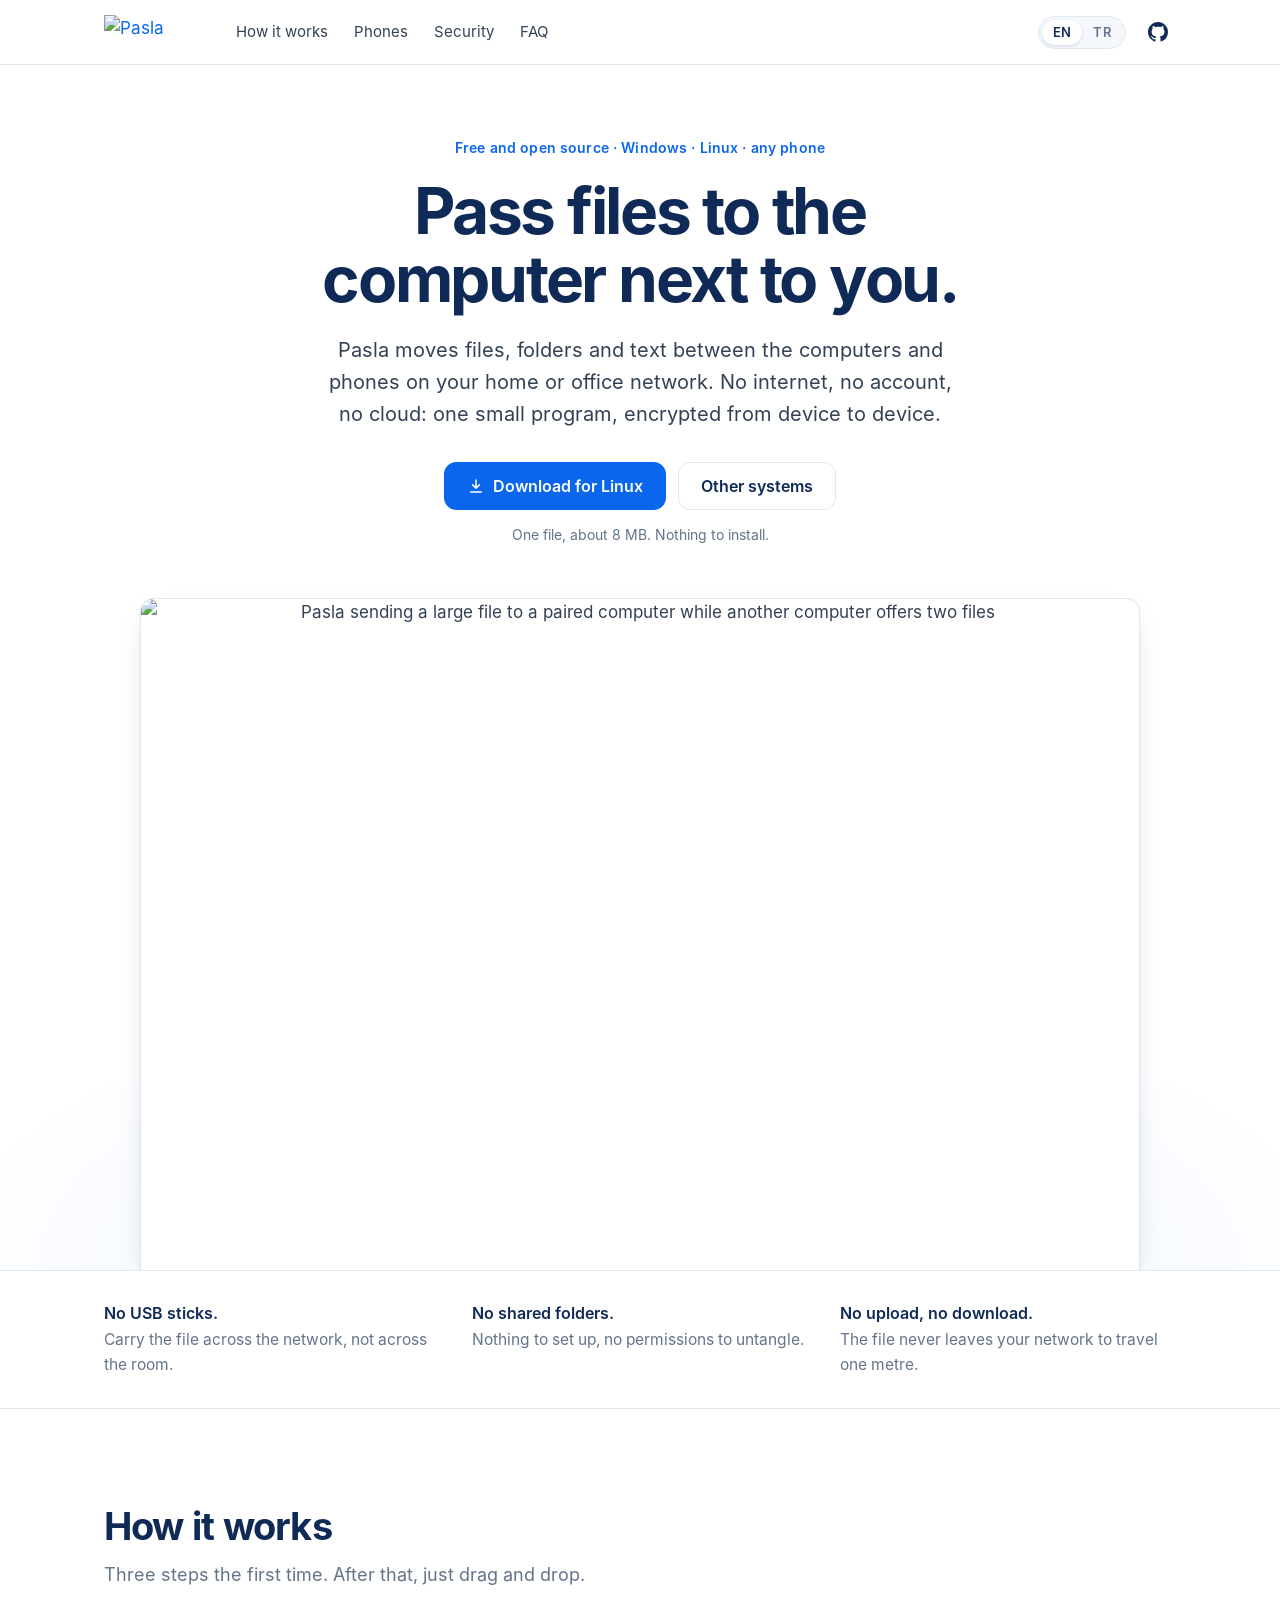
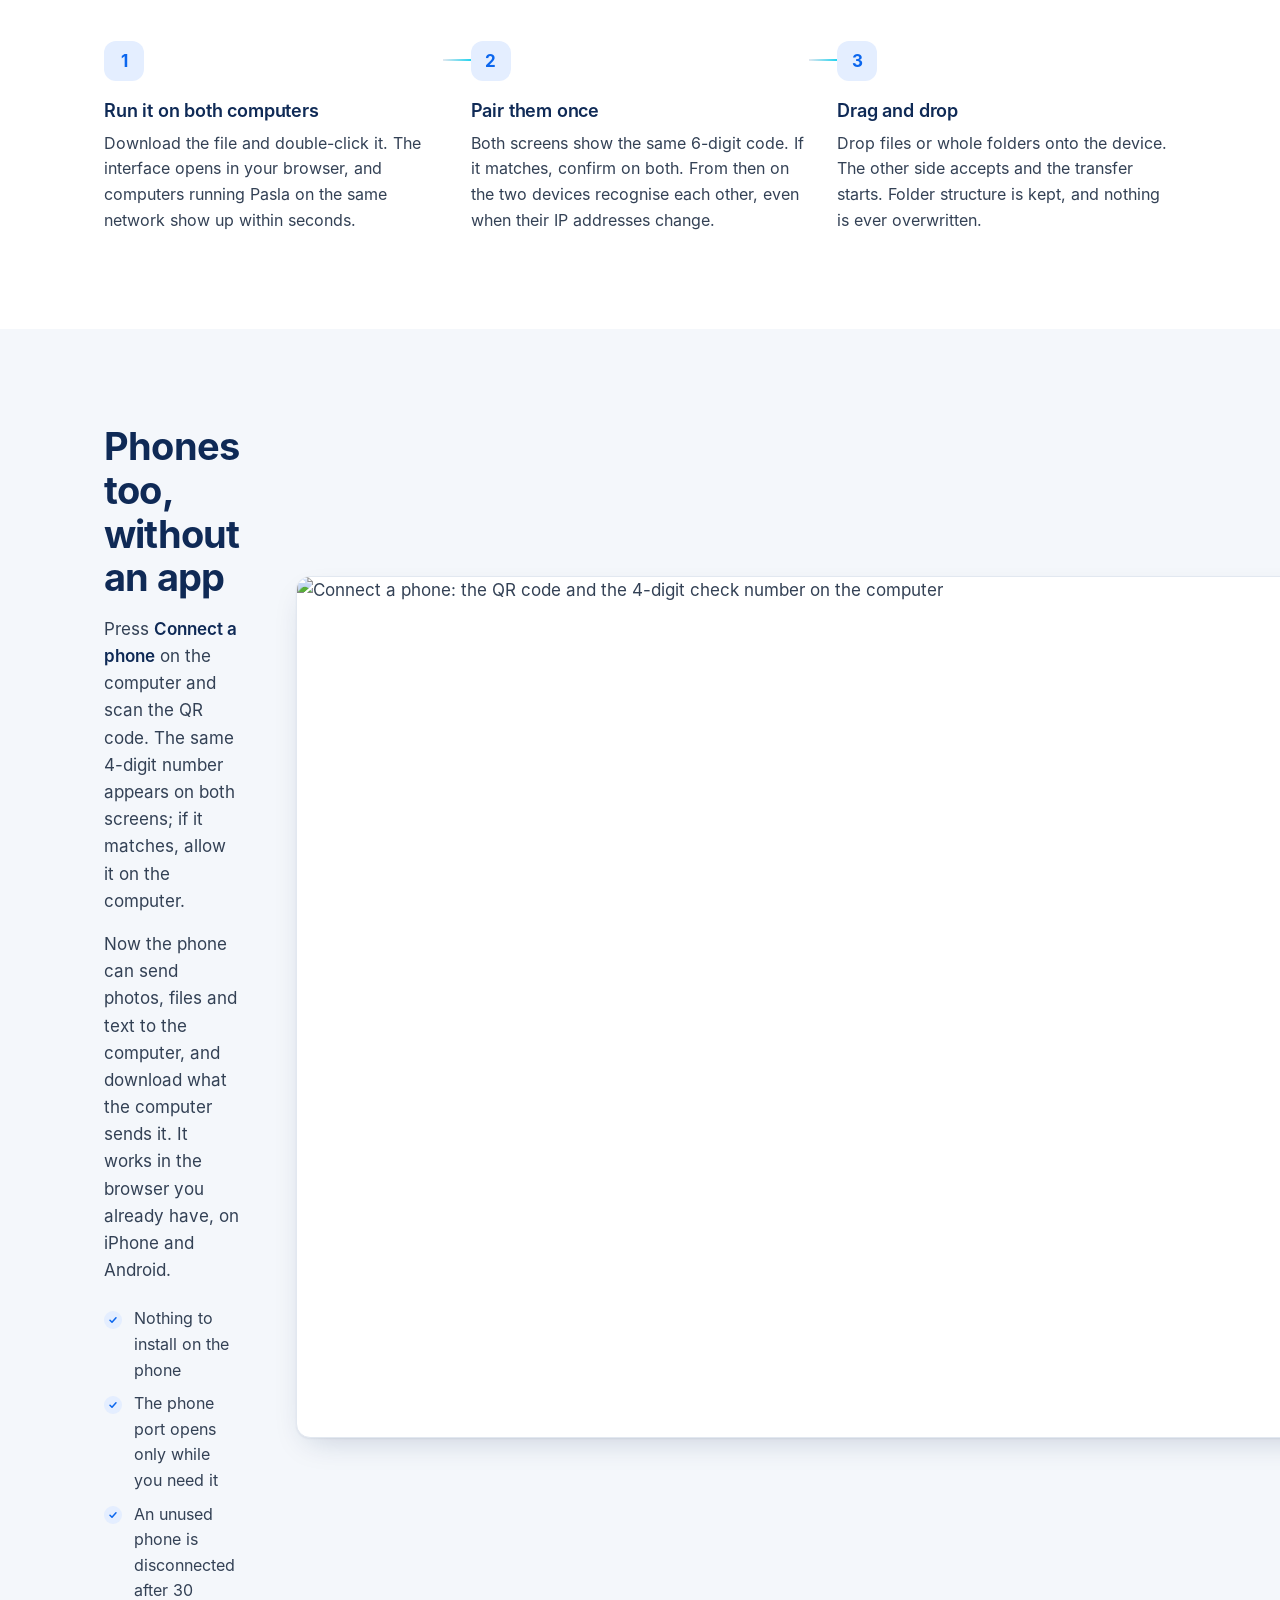
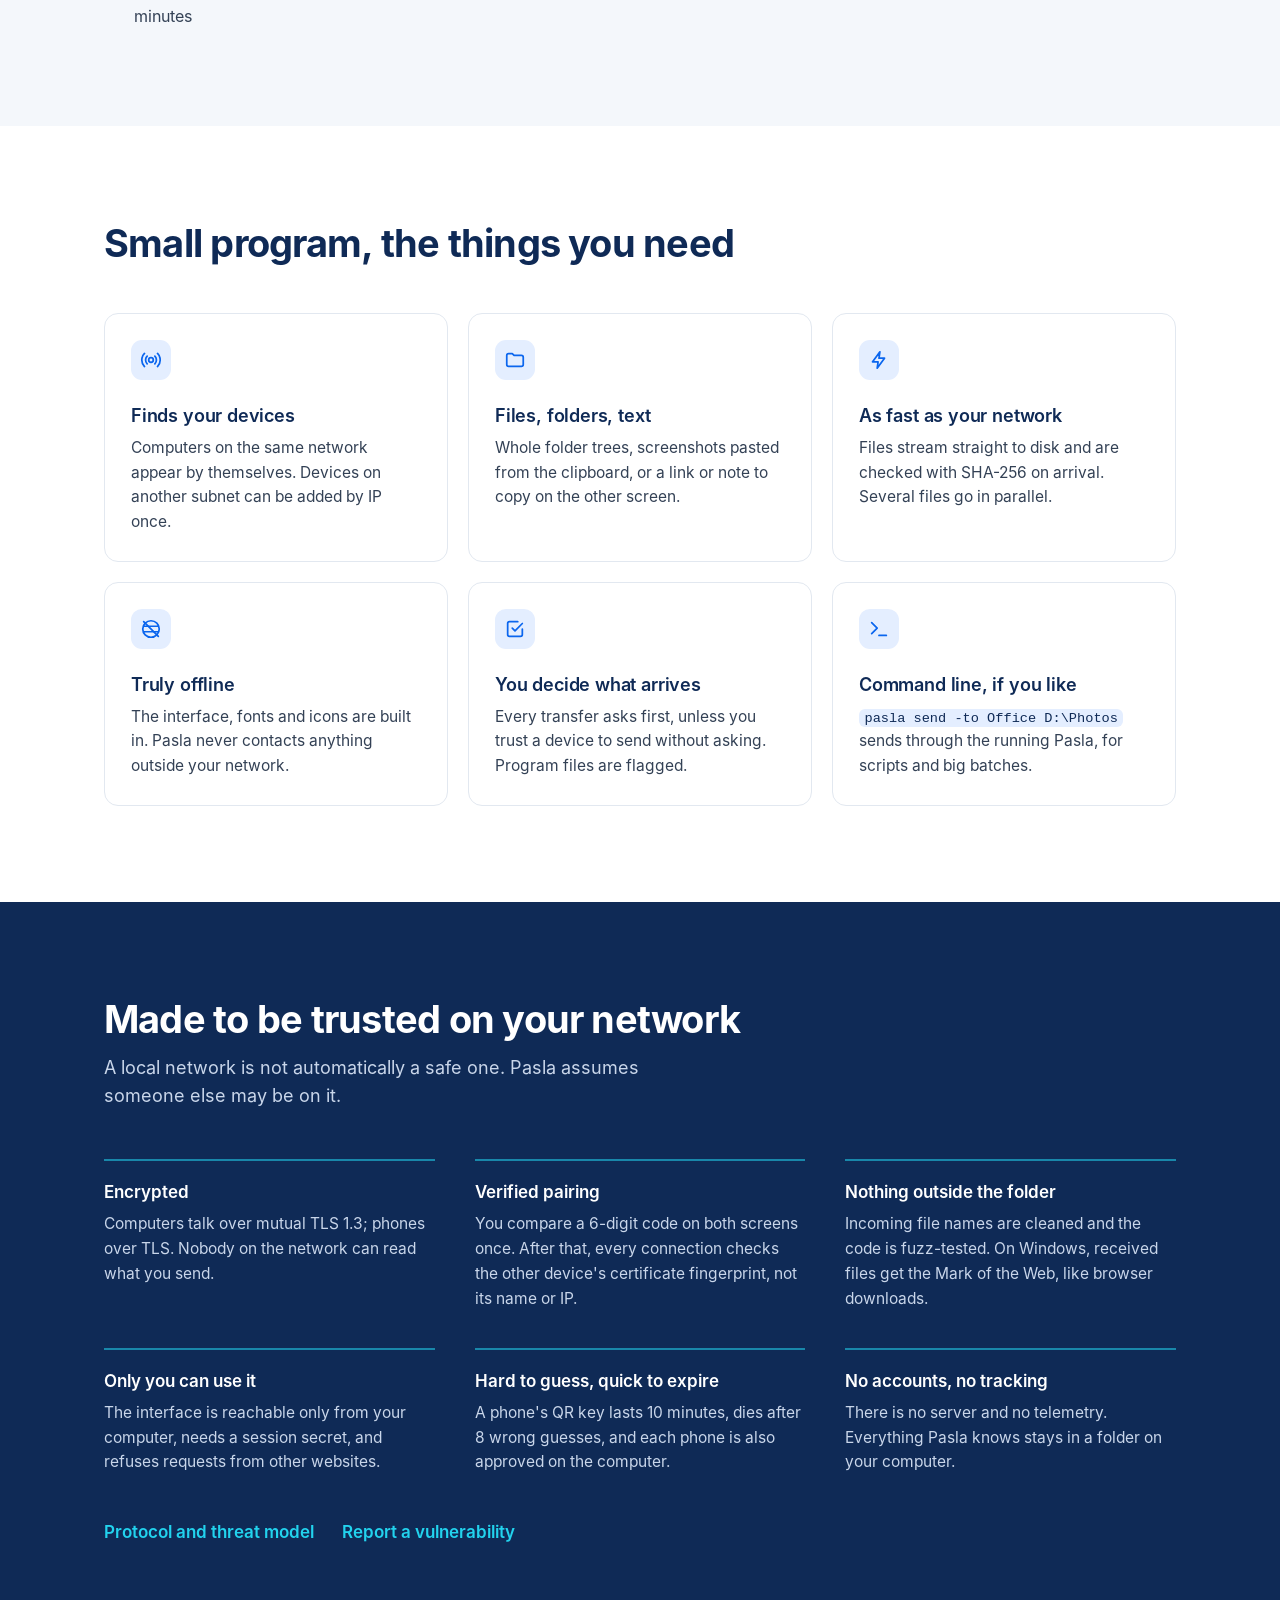
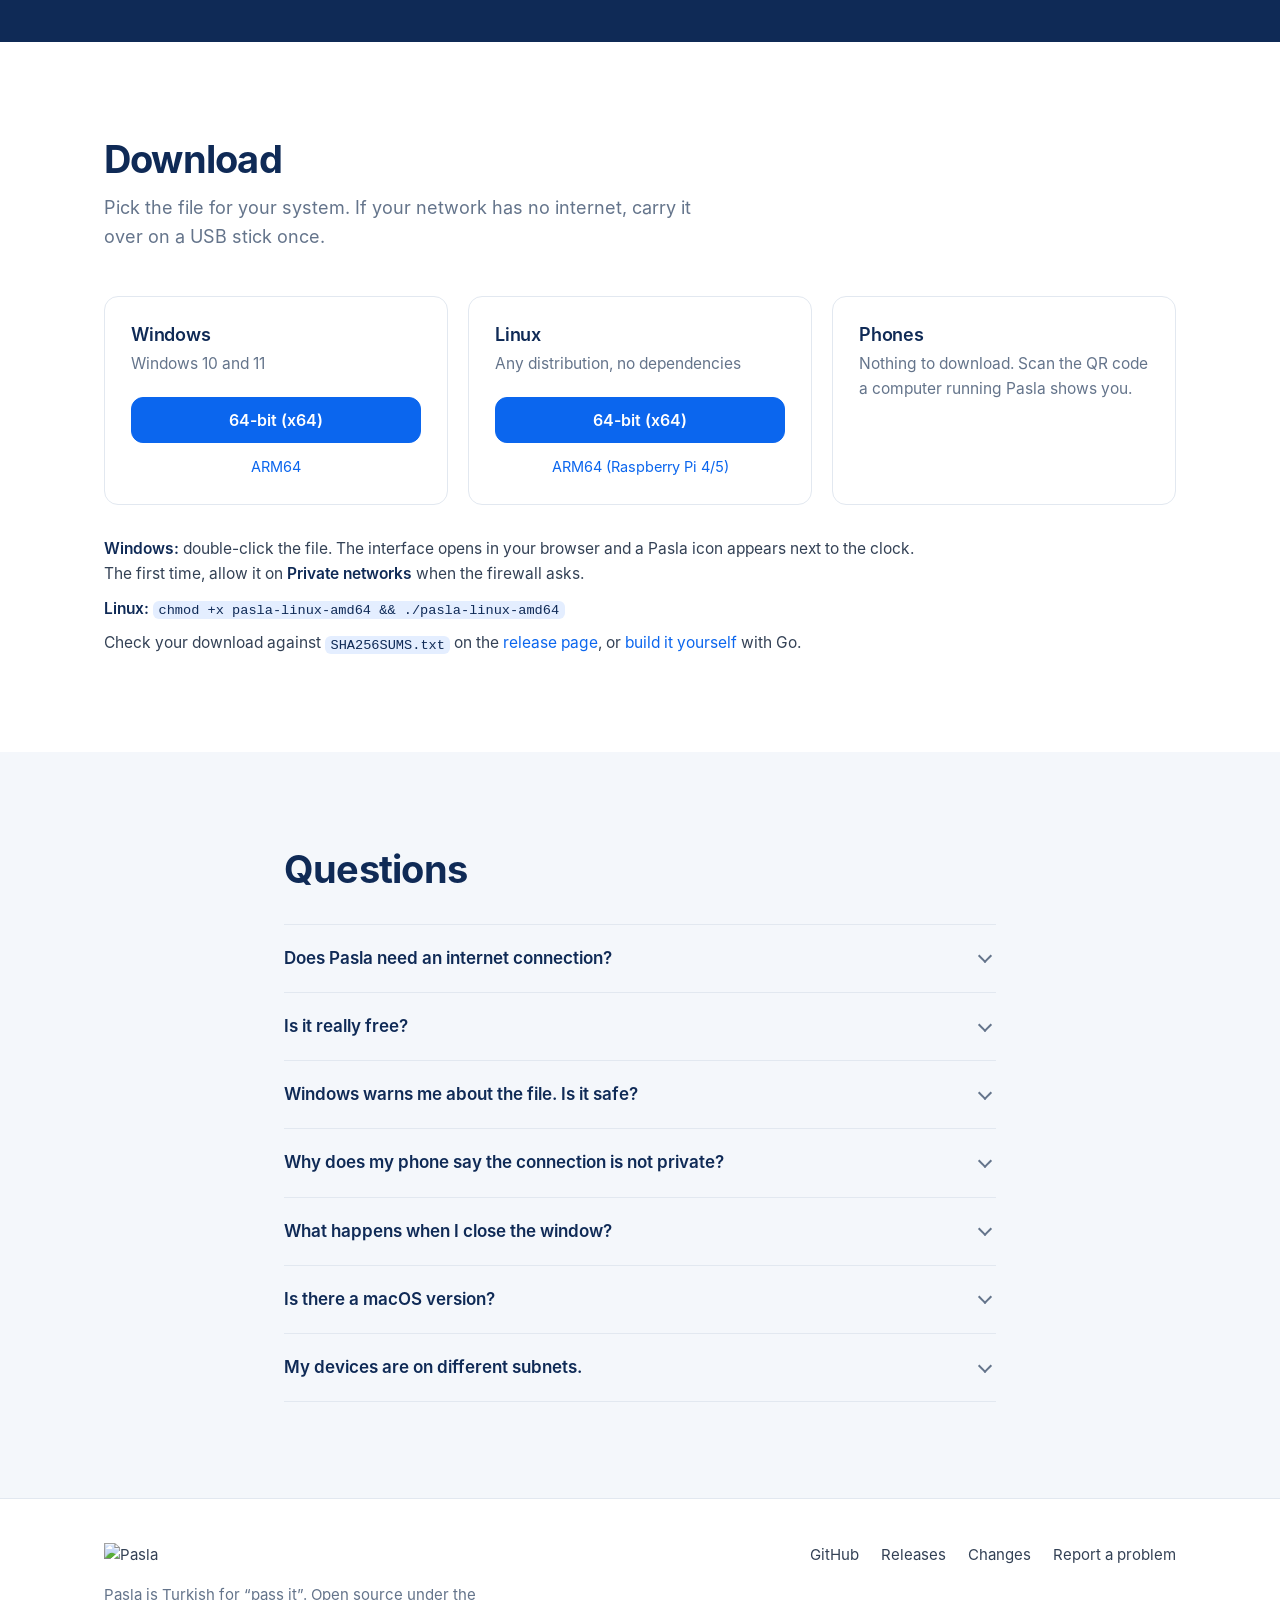
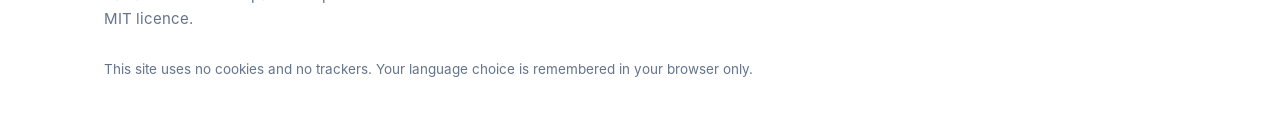
==== site/index.html @ d52ba863 "Initial commit" ====
<!doctype html>
<html lang="en">
<head>
<meta charset="utf-8">
<meta name="viewport" content="width=device-width, initial-scale=1">
<title>Pasla: offline file sharing for your local network</title>
<meta name="description" content="Send files, folders and text between the computers and phones on your local network. No internet, no account, no cloud. Free and open source, for Windows, Linux and any phone browser.">
<meta name="color-scheme" content="light dark">
<meta name="theme-color" content="#0F2A56">
<link rel="icon" href="img/icon-small.svg" type="image/svg+xml">
<link rel="apple-touch-icon" href="img/icon-1024.png">
<meta property="og:type" content="website">
<meta property="og:url" content="https://temurcanbulut.github.io/pasla/">
<link rel="canonical" href="https://temurcanbulut.github.io/pasla/">
<meta property="og:title" content="Pasla: offline file sharing for your local network">
<meta property="og:description" content="Pass files to the computer next to you. No internet, no account, no cloud.">
<meta property="og:image" content="https://temurcanbulut.github.io/pasla/og.png">
<meta name="twitter:card" content="summary_large_image">
<link rel="stylesheet" href="style.css">
<script src="site.js" defer></script>
</head>
<body>

<header class="top">
  <div class="wrap top-in">
    <a class="brand" href="#" aria-label="Pasla">
      <img class="on-light" src="img/logo-plain.svg" alt="Pasla" width="113" height="40">
      <img class="on-dark" src="img/logo-plain-dark.svg" alt="Pasla" width="113" height="40">
    </a>
    <nav class="nav" aria-label="Main">
      <a href="#how" data-i="nav.how">How it works</a>
      <a href="#phones" data-i="nav.phones">Phones</a>
      <a href="#security" data-i="nav.security">Security</a>
      <a href="#faq" data-i="nav.faq">FAQ</a>
    </nav>
    <div class="top-actions">
      <div class="lang" role="group" aria-label="Language">
        <button type="button" data-lang="en" aria-pressed="true">EN</button>
        <button type="button" data-lang="tr" aria-pressed="false">TR</button>
      </div>
      <a class="gh" href="https://github.com/temurcanbulut/pasla" aria-label="GitHub">
        <svg viewBox="0 0 16 16" width="20" height="20" aria-hidden="true"><path fill="currentColor" d="M8 0C3.58 0 0 3.58 0 8c0 3.54 2.29 6.53 5.47 7.59.4.07.55-.17.55-.38 0-.19-.01-.82-.01-1.49-2.01.37-2.53-.49-2.69-.94-.09-.23-.48-.94-.82-1.13-.28-.15-.68-.52-.01-.53.63-.01 1.08.58 1.23.82.72 1.21 1.87.87 2.33.66.07-.52.28-.87.51-1.07-1.78-.2-3.64-.89-3.64-3.95 0-.87.31-1.59.82-2.15-.08-.2-.36-1.02.08-2.12 0 0 .67-.21 2.2.82.64-.18 1.32-.27 2-.27.68 0 1.36.09 2 .27 1.53-1.04 2.2-.82 2.2-.82.44 1.1.16 1.92.08 2.12.51.56.82 1.27.82 2.15 0 3.07-1.87 3.75-3.65 3.95.29.25.54.73.54 1.48 0 1.07-.01 1.93-.01 2.2 0 .21.15.46.55.38A8.013 8.013 0 0016 8c0-4.42-3.58-8-8-8z"/></svg>
      </a>
    </div>
  </div>
</header>

<main>

<section class="hero">
  <div class="wrap">
    <p class="eyebrow" data-i="hero.eyebrow">Free and open source · Windows · Linux · any phone</p>
    <h1 data-i="hero.title">Pass files to the computer next to you.</h1>
    <p class="lede" data-i="hero.lede">Pasla moves files, folders and text between the computers and phones on your home or office network. No internet, no account, no cloud: one small program, encrypted from device to device.</p>
    <div class="cta">
      <a class="btn primary" id="dl-main" href="https://github.com/temurcanbulut/pasla/releases/download/v0.4.0-beta.1/pasla-windows-amd64.exe">
        <svg viewBox="0 0 24 24" width="18" height="18" aria-hidden="true"><path fill="none" stroke="currentColor" stroke-width="2" stroke-linecap="round" stroke-linejoin="round" d="M12 4v11m0 0-4.5-4.5M12 15l4.5-4.5M5 20h14"/></svg>
        <span id="dl-main-label" data-i="hero.dlWin">Download for Windows</span>
      </a>
      <a class="btn" href="#download" data-i="hero.other">Other systems</a>
    </div>
    <p class="fineprint" data-i="hero.fine">One file, about 8 MB. Nothing to install.</p>
    <figure class="shot hero-shot">
      <img src="img/transfer.png" data-src-tr="img/turkish.png" width="1280" height="860"
        alt="Pasla sending a large file to a paired computer while another computer offers two files"
        data-alt-tr="Pasla, eşleşmiş bir bilgisayara büyük bir dosya gönderirken">
    </figure>
  </div>
</section>

<section class="why">
  <div class="wrap why-grid">
    <p data-i="why.1"><b>No USB sticks.</b> Carry the file across the network, not across the room.</p>
    <p data-i="why.2"><b>No shared folders.</b> Nothing to set up, no permissions to untangle.</p>
    <p data-i="why.3"><b>No upload, no download.</b> The file never leaves your network to travel one metre.</p>
  </div>
</section>

<section class="section" id="how">
  <div class="wrap">
    <h2 data-i="how.title">How it works</h2>
    <p class="section-lede" data-i="how.lede">Three steps the first time. After that, just drag and drop.</p>
    <ol class="steps">
      <li>
        <span class="num">1</span>
        <h3 data-i="how.1.t">Run it on both computers</h3>
        <p data-i="how.1.p">Download the file and double-click it. The interface opens in your browser, and computers running Pasla on the same network show up within seconds.</p>
      </li>
      <li>
        <span class="num">2</span>
        <h3 data-i="how.2.t">Pair them once</h3>
        <p data-i="how.2.p">Both screens show the same 6-digit code. If it matches, confirm on both. From then on the two devices recognise each other, even when their IP addresses change.</p>
      </li>
      <li>
        <span class="num">3</span>
        <h3 data-i="how.3.t">Drag and drop</h3>
        <p data-i="how.3.p">Drop files or whole folders onto the device. The other side accepts and the transfer starts. Folder structure is kept, and nothing is ever overwritten.</p>
      </li>
    </ol>
  </div>
</section>

<section class="section alt" id="phones">
  <div class="wrap split">
    <div class="split-text">
      <h2 data-i="phones.title">Phones too, without an app</h2>
      <p data-i="phones.p1">Press <b>Connect a phone</b> on the computer and scan the QR code. The same 4-digit number appears on both screens; if it matches, allow it on the computer.</p>
      <p data-i="phones.p2">Now the phone can send photos, files and text to the computer, and download what the computer sends it. It works in the browser you already have, on iPhone and Android.</p>
      <ul class="ticks">
        <li data-i="phones.l1">Nothing to install on the phone</li>
        <li data-i="phones.l2">The phone port opens only while you need it</li>
        <li data-i="phones.l3">An unused phone is disconnected after 30 minutes</li>
      </ul>
    </div>
    <div class="phone-pair">
      <figure class="shot">
        <img src="img/phone-approve.png" width="1280" height="860" loading="lazy"
          alt="Connect a phone: the QR code and the 4-digit check number on the computer"
          data-alt-tr="Telefonu bağla: bilgisayarda QR kod ve 4 haneli kontrol numarası">
      </figure>
      <figure class="shot phone">
        <img src="img/phone.png" data-src-tr="img/phone-tr.png" width="390" height="1102" loading="lazy"
          alt="The Pasla page on a phone" data-alt-tr="Telefonda Pasla sayfası">
      </figure>
    </div>
  </div>
</section>

<section class="section" id="features">
  <div class="wrap">
    <h2 data-i="feat.title">Small program, the things you need</h2>
    <div class="features">
      <div class="feature">
        <svg viewBox="0 0 24 24" aria-hidden="true"><circle cx="12" cy="12" r="2.5"/><path d="M7.8 7.8a6 6 0 0 0 0 8.4M16.2 7.8a6 6 0 0 1 0 8.4M4.9 4.9a10 10 0 0 0 0 14.2M19.1 4.9a10 10 0 0 1 0 14.2"/></svg>
        <h3 data-i="feat.1.t">Finds your devices</h3>
        <p data-i="feat.1.p">Computers on the same network appear by themselves. Devices on another subnet can be added by IP once.</p>
      </div>
      <div class="feature">
        <svg viewBox="0 0 24 24" aria-hidden="true"><path d="M3 7a2 2 0 0 1 2-2h4l2 2h8a2 2 0 0 1 2 2v8a2 2 0 0 1-2 2H5a2 2 0 0 1-2-2z"/></svg>
        <h3 data-i="feat.2.t">Files, folders, text</h3>
        <p data-i="feat.2.p">Whole folder trees, screenshots pasted from the clipboard, or a link or note to copy on the other screen.</p>
      </div>
      <div class="feature">
        <svg viewBox="0 0 24 24" aria-hidden="true"><path d="M13 3 5 14h6l-1 7 8-11h-6z"/></svg>
        <h3 data-i="feat.3.t">As fast as your network</h3>
        <p data-i="feat.3.p">Files stream straight to disk and are checked with SHA-256 on arrival. Several files go in parallel.</p>
      </div>
      <div class="feature">
        <svg viewBox="0 0 24 24" aria-hidden="true"><path d="M12 3a9 9 0 1 0 0 18 9 9 0 0 0 0-18zM3.6 9h16.8M3.6 15h16.8"/><path d="M4 4l16 16"/></svg>
        <h3 data-i="feat.4.t">Truly offline</h3>
        <p data-i="feat.4.p">The interface, fonts and icons are built in. Pasla never contacts anything outside your network.</p>
      </div>
      <div class="feature">
        <svg viewBox="0 0 24 24" aria-hidden="true"><path d="M9 11l3 3 8-8"/><path d="M20 12v6a2 2 0 0 1-2 2H6a2 2 0 0 1-2-2V6a2 2 0 0 1 2-2h9"/></svg>
        <h3 data-i="feat.5.t">You decide what arrives</h3>
        <p data-i="feat.5.p">Every transfer asks first, unless you trust a device to send without asking. Program files are flagged.</p>
      </div>
      <div class="feature">
        <svg viewBox="0 0 24 24" aria-hidden="true"><path d="M4 17l6-6-6-6M12 19h8"/></svg>
        <h3 data-i="feat.6.t">Command line, if you like</h3>
        <p data-i="feat.6.p"><code>pasla send -to Office D:\Photos</code> sends through the running Pasla, for scripts and big batches.</p>
      </div>
    </div>
  </div>
</section>

<section class="section dark" id="security">
  <div class="wrap">
    <h2 data-i="sec.title">Made to be trusted on your network</h2>
    <p class="section-lede" data-i="sec.lede">A local network is not automatically a safe one. Pasla assumes someone else may be on it.</p>
    <dl class="sec-list">
      <div>
        <dt data-i="sec.1.t">Encrypted</dt>
        <dd data-i="sec.1.p">Computers talk over mutual TLS 1.3; phones over TLS. Nobody on the network can read what you send.</dd>
      </div>
      <div>
        <dt data-i="sec.2.t">Verified pairing</dt>
        <dd data-i="sec.2.p">You compare a 6-digit code on both screens once. After that, every connection checks the other device's certificate fingerprint, not its name or IP.</dd>
      </div>
      <div>
        <dt data-i="sec.3.t">Nothing outside the folder</dt>
        <dd data-i="sec.3.p">Incoming file names are cleaned and the code is fuzz-tested. On Windows, received files get the Mark of the Web, like browser downloads.</dd>
      </div>
      <div>
        <dt data-i="sec.4.t">Only you can use it</dt>
        <dd data-i="sec.4.p">The interface is reachable only from your computer, needs a session secret, and refuses requests from other websites.</dd>
      </div>
      <div>
        <dt data-i="sec.5.t">Hard to guess, quick to expire</dt>
        <dd data-i="sec.5.p">A phone's QR key lasts 10 minutes, dies after 8 wrong guesses, and each phone is also approved on the computer.</dd>
      </div>
      <div>
        <dt data-i="sec.6.t">No accounts, no tracking</dt>
        <dd data-i="sec.6.p">There is no server and no telemetry. Everything Pasla knows stays in a folder on your computer.</dd>
      </div>
    </dl>
    <p class="sec-links">
      <a href="https://github.com/temurcanbulut/pasla/blob/main/docs/PROTOCOL.md" data-href-tr="https://github.com/temurcanbulut/pasla/blob/main/docs/PROTOCOL.tr.md" data-i="sec.proto">Protocol and threat model</a>
      <a href="https://github.com/temurcanbulut/pasla/blob/main/SECURITY.md" data-href-tr="https://github.com/temurcanbulut/pasla/blob/main/SECURITY.tr.md" data-i="sec.report">Report a vulnerability</a>
    </p>
  </div>
</section>

<section class="section" id="download">
  <div class="wrap">
    <h2 data-i="dl.title">Download</h2>
    <p class="section-lede" data-i="dl.lede">Pick the file for your system. If your network has no internet, carry it over on a USB stick once.</p>
    <div class="downloads">
      <div class="dl-card">
        <h3>Windows</h3>
        <p data-i="dl.win">Windows 10 and 11</p>
        <a class="btn primary" href="https://github.com/temurcanbulut/pasla/releases/download/v0.4.0-beta.1/pasla-windows-amd64.exe" data-i="dl.x64">64-bit (x64)</a>
        <a class="sub-link" href="https://github.com/temurcanbulut/pasla/releases/download/v0.4.0-beta.1/pasla-windows-arm64.exe">ARM64</a>
      </div>
      <div class="dl-card">
        <h3>Linux</h3>
        <p data-i="dl.linux">Any distribution, no dependencies</p>
        <a class="btn primary" href="https://github.com/temurcanbulut/pasla/releases/download/v0.4.0-beta.1/pasla-linux-amd64" data-i="dl.x64">64-bit (x64)</a>
        <a class="sub-link" href="https://github.com/temurcanbulut/pasla/releases/download/v0.4.0-beta.1/pasla-linux-arm64" data-i="dl.arm">ARM64 (Raspberry Pi 4/5)</a>
      </div>
      <div class="dl-card">
        <h3 data-i="dl.phone.t">Phones</h3>
        <p data-i="dl.phone.p">Nothing to download. Scan the QR code a computer running Pasla shows you.</p>
      </div>
    </div>
    <div class="dl-notes">
      <p data-i="dl.n1"><b>Windows:</b> double-click the file. The interface opens in your browser and a Pasla icon appears next to the clock. The first time, allow it on <b>Private networks</b> when the firewall asks.</p>
      <p data-i="dl.n2"><b>Linux:</b> <code>chmod +x pasla-linux-amd64 &amp;&amp; ./pasla-linux-amd64</code></p>
      <p data-i="dl.n3">Check your download against <code>SHA256SUMS.txt</code> on the <a href="https://github.com/temurcanbulut/pasla/releases/tag/v0.4.0-beta.1">release page</a>, or <a href="https://github.com/temurcanbulut/pasla#build-from-source">build it yourself</a> with Go.</p>
    </div>
  </div>
</section>

<section class="section alt" id="faq">
  <div class="wrap narrow">
    <h2 data-i="faq.title">Questions</h2>
    <details>
      <summary data-i="faq.1.q">Does Pasla need an internet connection?</summary>
      <p data-i="faq.1.a">No. Your devices only need to be on the same network, through the same router or switch, over cable or Wi-Fi. Pasla works on networks with no internet at all.</p>
    </details>
    <details>
      <summary data-i="faq.2.q">Is it really free?</summary>
      <p data-i="faq.2.a">Yes. Pasla is open source under the MIT licence. There are no accounts, ads, paid tiers or tracking.</p>
    </details>
    <details>
      <summary data-i="faq.3.q">Windows warns me about the file. Is it safe?</summary>
      <p data-i="faq.3.a">New programs that are not code-signed often get a SmartScreen warning at first, and some AI-based antivirus engines guess wrong about them. All the source is public: you can check the file against <code>SHA256SUMS.txt</code> or build it yourself.</p>
    </details>
    <details>
      <summary data-i="faq.4.q">Why does my phone say the connection is not private?</summary>
      <p data-i="faq.4.a">Your computer made its own certificate, so the phone's browser cannot check it against a public authority. The connection is still encrypted, and the 4-digit number you compare is what proves you reached the right computer.</p>
    </details>
    <details>
      <summary data-i="faq.5.q">What happens when I close the window?</summary>
      <p data-i="faq.5.a">Pasla quits a few seconds later; running transfers finish first. If other devices should be able to send you files while the window is closed, turn on <b>Keep running after I close the window</b> in Settings.</p>
    </details>
    <details>
      <summary data-i="faq.6.q">Is there a macOS version?</summary>
      <p data-i="faq.6.a">Not yet. Until there is, a Mac can join like a phone: scan or open the link that <b>Connect a phone</b> shows, in any browser.</p>
    </details>
    <details>
      <summary data-i="faq.7.q">My devices are on different subnets.</summary>
      <p data-i="faq.7.a">Routers do not pass on the broadcasts Pasla uses to find devices. Add the other device by its IP address once; after pairing, Pasla looks for it at its last known address.</p>
    </details>
  </div>
</section>

</main>

<footer class="foot">
  <div class="wrap foot-in">
    <div class="foot-brand">
      <img class="on-light" src="img/logo-plain.svg" alt="Pasla" width="91" height="32">
      <img class="on-dark" src="img/logo-plain-dark.svg" alt="Pasla" width="91" height="32">
      <p data-i="foot.about">Pasla is Turkish for “pass it”. Open source under the MIT licence.</p>
    </div>
    <nav class="foot-links" aria-label="Project">
      <a href="https://github.com/temurcanbulut/pasla">GitHub</a>
      <a href="https://github.com/temurcanbulut/pasla/releases" data-i="foot.releases">Releases</a>
      <a href="https://github.com/temurcanbulut/pasla/blob/main/CHANGELOG.md" data-href-tr="https://github.com/temurcanbulut/pasla/blob/main/CHANGELOG.tr.md" data-i="foot.changes">Changes</a>
      <a href="https://github.com/temurcanbulut/pasla/issues" data-i="foot.issues">Report a problem</a>
    </nav>
  </div>
  <p class="wrap foot-note" data-i="foot.note">This site uses no cookies and no trackers. Your language choice is remembered in your browser only.</p>
</footer>

</body>
</html>
---- site/style.css ----
@font-face { font-family: "Inter"; font-weight: 400; font-display: swap; src: url("fonts/inter-regular.woff") format("woff"); }
@font-face { font-family: "Inter"; font-weight: 600; font-display: swap; src: url("fonts/inter-semibold.woff") format("woff"); }
@font-face { font-family: "Inter"; font-weight: 700; font-display: swap; src: url("fonts/inter-bold.woff") format("woff"); }

:root {
  --bg: #FFFFFF;
  --bg-alt: #F4F7FB;
  --ink: #0F2A56;
  --text: #334155;
  --muted: #64748B;
  --line: #E2E8F0;
  --blue: #0B66EE;
  --blue-hover: #0A57CC;
  --blue-soft: #E4EEFF;
  --cyan: #22D3EE;
  --card: #FFFFFF;
  --band: #0F2A56;
  --band-text: #C9D6EA;
  --shadow: 0 1px 2px rgba(15, 42, 86, .06), 0 12px 32px -12px rgba(15, 42, 86, .22);
  --radius: 14px;
  color-scheme: light;
}
@media (prefers-color-scheme: dark) {
  :root {
    --bg: #0B1220;
    --bg-alt: #0F1A2E;
    --ink: #F1F5FB;
    --text: #C3CEDD;
    --muted: #8A9AB2;
    --line: #1E2B44;
    --blue: #4C9BFF;
    --blue-hover: #6AADFF;
    --blue-soft: #14284A;
    --card: #111C31;
    --band: #08101E;
    --band-text: #A9B8CE;
    --shadow: 0 1px 2px rgba(0, 0, 0, .3), 0 12px 32px -12px rgba(0, 0, 0, .6);
    color-scheme: dark;
  }
  .on-light { display: none !important; }
}
@media (prefers-color-scheme: light) { .on-dark { display: none !important; } }

*, *::before, *::after { box-sizing: border-box; }
html { scroll-behavior: smooth; scroll-padding-top: 76px; -webkit-text-size-adjust: 100%; }
body {
  margin: 0; background: var(--bg); color: var(--text);
  font: 400 17px/1.6 "Inter", system-ui, -apple-system, "Segoe UI", Roboto, sans-serif;
  -webkit-font-smoothing: antialiased;
}
img { max-width: 100%; height: auto; display: block; }
a { color: var(--blue); text-decoration: none; }
a:hover { text-decoration: underline; }
b { color: var(--ink); font-weight: 600; }
code {
  font: 500 .88em/1.4 ui-monospace, "SF Mono", Consolas, "Liberation Mono", monospace;
  background: var(--blue-soft); color: var(--ink); padding: .12em .4em; border-radius: 6px;
  overflow-wrap: anywhere;
}
h1, h2, h3 { color: var(--ink); margin: 0; letter-spacing: -.02em; text-wrap: balance; }
h2 { font-size: clamp(28px, 4vw, 38px); line-height: 1.15; font-weight: 700; }
h3 { font-size: 18px; line-height: 1.3; font-weight: 600; letter-spacing: -.01em; }
:focus-visible { outline: 3px solid var(--cyan); outline-offset: 2px; border-radius: 6px; }

.wrap { width: 100%; max-width: 1120px; margin: 0 auto; padding: 0 24px; }
.narrow { max-width: 760px; }

/* header */
.top {
  position: sticky; top: 0; z-index: 10;
  background: color-mix(in srgb, var(--bg) 86%, transparent);
  backdrop-filter: saturate(1.4) blur(12px); -webkit-backdrop-filter: saturate(1.4) blur(12px);
  border-bottom: 1px solid var(--line);
}
.top-in { display: flex; align-items: center; gap: 24px; height: 64px; }
.brand img { height: 34px; width: auto; }
.nav { display: flex; gap: 26px; margin-left: 12px; }
.nav a { color: var(--text); font-size: 15px; font-weight: 500; }
.nav a:hover { color: var(--ink); text-decoration: none; }
.top-actions { margin-left: auto; display: flex; align-items: center; gap: 14px; }
.lang { display: flex; background: var(--bg-alt); border: 1px solid var(--line); border-radius: 999px; padding: 3px; }
.lang button {
  font: 600 13px/1 "Inter", system-ui, sans-serif; letter-spacing: .02em;
  border: 0; background: none; color: var(--muted); padding: 6px 11px; border-radius: 999px; cursor: pointer;
}
.lang button[aria-pressed="true"] { background: var(--card); color: var(--ink); box-shadow: 0 1px 3px rgba(15, 42, 86, .15); }
.gh { color: var(--ink); display: grid; place-items: center; width: 36px; height: 36px; border-radius: 10px; }
.gh:hover { background: var(--bg-alt); }

/* buttons */
.btn {
  display: inline-flex; align-items: center; justify-content: center; gap: 8px;
  font: 600 16px/1 "Inter", system-ui, sans-serif; padding: 14px 22px; border-radius: 12px;
  border: 1px solid var(--line); color: var(--ink); background: var(--card);
  transition: background .15s, border-color .15s, transform .15s;
}
.btn:hover { text-decoration: none; border-color: color-mix(in srgb, var(--blue) 40%, var(--line)); }
.btn.primary { background: var(--blue); border-color: var(--blue); color: #fff; }
.btn.primary:hover { background: var(--blue-hover); border-color: var(--blue-hover); }
@media (prefers-color-scheme: dark) { .btn.primary { color: #06101F; } }

/* hero */
.hero { padding: 72px 0 0; text-align: center; overflow: hidden;
  background: radial-gradient(1000px 420px at 50% 100%, var(--blue-soft), transparent 70%); }
.eyebrow { margin: 0 0 18px; font-size: 14px; font-weight: 600; color: var(--blue); letter-spacing: .01em; }
.hero h1 { font-size: clamp(36px, 6.4vw, 64px); line-height: 1.05; font-weight: 700; letter-spacing: -.035em; max-width: 15ch; margin: 0 auto; }
.lede { font-size: clamp(17px, 2.1vw, 20px); max-width: 640px; margin: 22px auto 0; color: var(--text); }
.cta { display: flex; gap: 12px; justify-content: center; flex-wrap: wrap; margin-top: 32px; }
.fineprint { font-size: 14px; color: var(--muted); margin: 14px 0 0; }
.shot { margin: 0; border-radius: var(--radius); overflow: hidden; box-shadow: var(--shadow); border: 1px solid var(--line); background: var(--card); }
.hero-shot { margin: 52px auto 0; max-width: 1000px; border-bottom: 0; border-radius: var(--radius) var(--radius) 0 0; }

/* why */
.why { border-top: 1px solid var(--line); border-bottom: 1px solid var(--line); background: var(--bg); }
.why-grid { display: grid; grid-template-columns: repeat(3, 1fr); gap: 32px; padding-top: 30px; padding-bottom: 30px; }
.why p { margin: 0; font-size: 15.5px; color: var(--muted); }
.why b { display: block; font-size: 16px; margin-bottom: 2px; }

/* sections */
.section { padding: 96px 0; }
.section.alt { background: var(--bg-alt); }
.section-lede { margin: 12px 0 0; font-size: 18px; color: var(--muted); max-width: 620px; }

.steps { list-style: none; padding: 0; margin: 48px 0 0; display: grid; grid-template-columns: repeat(3, 1fr); gap: 28px; counter-reset: s; }
.steps li { position: relative; padding-top: 4px; }
.steps li + li::before {
  content: ""; position: absolute; top: 22px; left: -28px; width: 28px; height: 2px;
  background: linear-gradient(90deg, var(--line), var(--cyan));
}
.num {
  display: grid; place-items: center; width: 40px; height: 40px; border-radius: 12px; margin-bottom: 18px;
  background: var(--blue-soft); color: var(--blue); font-weight: 700; font-size: 17px;
}
.steps p { margin: 8px 0 0; font-size: 16px; }

.split { display: grid; grid-template-columns: 5fr 7fr; gap: 56px; align-items: center; }
.split-text p { margin: 16px 0 0; }
.ticks { list-style: none; padding: 0; margin: 22px 0 0; display: grid; gap: 8px; font-size: 16px; }
.ticks li { padding-left: 30px; position: relative; }
.ticks li::before {
  content: ""; position: absolute; left: 0; top: .28em; width: 18px; height: 18px; border-radius: 50%;
  background: var(--blue-soft) url("data:image/svg+xml,%3Csvg xmlns='http://www.w3.org/2000/svg' viewBox='0 0 24 24'%3E%3Cpath d='M6 12.5l4 4 8-9' fill='none' stroke='%230B66EE' stroke-width='3' stroke-linecap='round' stroke-linejoin='round'/%3E%3C/svg%3E") center/12px no-repeat;
}
.phone-pair { position: relative; padding-right: 64px; padding-bottom: 40px; }
.phone-pair .phone {
  position: absolute; right: 0; bottom: 0; width: 30%; max-width: 200px;
  border-radius: 22px; border: 6px solid var(--ink);
}
@media (prefers-color-scheme: dark) { .phone-pair .phone { border-color: #24324D; } }

.features { margin-top: 48px; display: grid; grid-template-columns: repeat(3, 1fr); gap: 20px; }
.feature { background: var(--card); border: 1px solid var(--line); border-radius: var(--radius); padding: 26px; }
.feature svg {
  width: 40px; height: 40px; padding: 9px; border-radius: 11px; margin-bottom: 16px;
  background: var(--blue-soft); fill: none; stroke: var(--blue); stroke-width: 1.9; stroke-linecap: round; stroke-linejoin: round;
}
.feature p { margin: 8px 0 0; font-size: 15.5px; }

/* security band */
.section.dark { background: var(--band); color: var(--band-text); }
.section.dark h2, .section.dark dt { color: #fff; }
.section.dark .section-lede { color: var(--band-text); }
.sec-list { margin: 48px 0 0; display: grid; grid-template-columns: repeat(3, 1fr); gap: 36px 40px; }
.sec-list div { border-top: 2px solid rgba(34, 211, 238, .55); padding-top: 18px; }
.sec-list dt { font-weight: 600; font-size: 17px; }
.sec-list dd { margin: 6px 0 0; font-size: 15.5px; }
.sec-links { margin: 44px 0 0; display: flex; gap: 28px; flex-wrap: wrap; }
.sec-links a { color: var(--cyan); font-weight: 600; }

/* download */
.downloads { margin-top: 44px; display: grid; grid-template-columns: repeat(3, 1fr); gap: 20px; }
.dl-card {
  background: var(--card); border: 1px solid var(--line); border-radius: var(--radius); padding: 26px;
  display: flex; flex-direction: column; align-items: flex-start;
}
.dl-card p { margin: 6px 0 20px; font-size: 15.5px; color: var(--muted); flex: 1; }
.dl-card .btn { width: 100%; }
.sub-link { margin-top: 12px; font-size: 14.5px; font-weight: 500; align-self: center; }
.dl-notes { margin-top: 32px; display: grid; gap: 10px; font-size: 15.5px; max-width: 820px; }
.dl-notes p { margin: 0; }

/* faq */
details { border-bottom: 1px solid var(--line); }
details:first-of-type { margin-top: 32px; border-top: 1px solid var(--line); }
summary {
  cursor: pointer; list-style: none; padding: 20px 40px 20px 0; position: relative;
  font-weight: 600; color: var(--ink); font-size: 17px;
}
summary::-webkit-details-marker { display: none; }
summary::after {
  content: ""; position: absolute; right: 6px; top: 50%; width: 10px; height: 10px; margin-top: -7px;
  border-right: 2px solid var(--muted); border-bottom: 2px solid var(--muted); transform: rotate(45deg); transition: transform .2s;
}
details[open] summary::after { transform: rotate(225deg); margin-top: -2px; }
details p { margin: 0 0 22px; font-size: 16px; }

/* footer */
.foot { border-top: 1px solid var(--line); padding: 44px 0 32px; font-size: 15px; }
.foot-in { display: flex; justify-content: space-between; gap: 32px; flex-wrap: wrap; }
.foot-brand img { height: 28px; width: auto; }
.foot-brand p { margin: 12px 0 0; color: var(--muted); max-width: 380px; }
.foot-links { display: flex; gap: 22px; flex-wrap: wrap; align-items: flex-start; }
.foot-links a { color: var(--text); font-weight: 500; }
.foot-note { margin-top: 28px; color: var(--muted); font-size: 13.5px; }

/* responsive */
@media (max-width: 900px) {
  .nav { display: none; }
  .split { grid-template-columns: 1fr; gap: 40px; }
  .features, .sec-list, .downloads { grid-template-columns: 1fr 1fr; }
}
@media (max-width: 640px) {
  .wrap { padding: 0 16px; }
  body { font-size: 16px; }
  .hero { padding-top: 48px; }
  .hero-shot { margin-top: 40px; }
  .why-grid { grid-template-columns: 1fr; gap: 16px; padding-top: 24px; padding-bottom: 24px; }
  .section { padding: 64px 0; }
  .steps, .features, .sec-list, .downloads { grid-template-columns: 1fr; }
  .steps li + li::before { display: none; }
  .cta .btn { width: 100%; }
  .phone-pair { padding-right: 40px; padding-bottom: 28px; }
  .brand img { height: 30px; }
}
@media (prefers-reduced-motion: reduce) { html { scroll-behavior: auto; } * { transition: none !important; } }
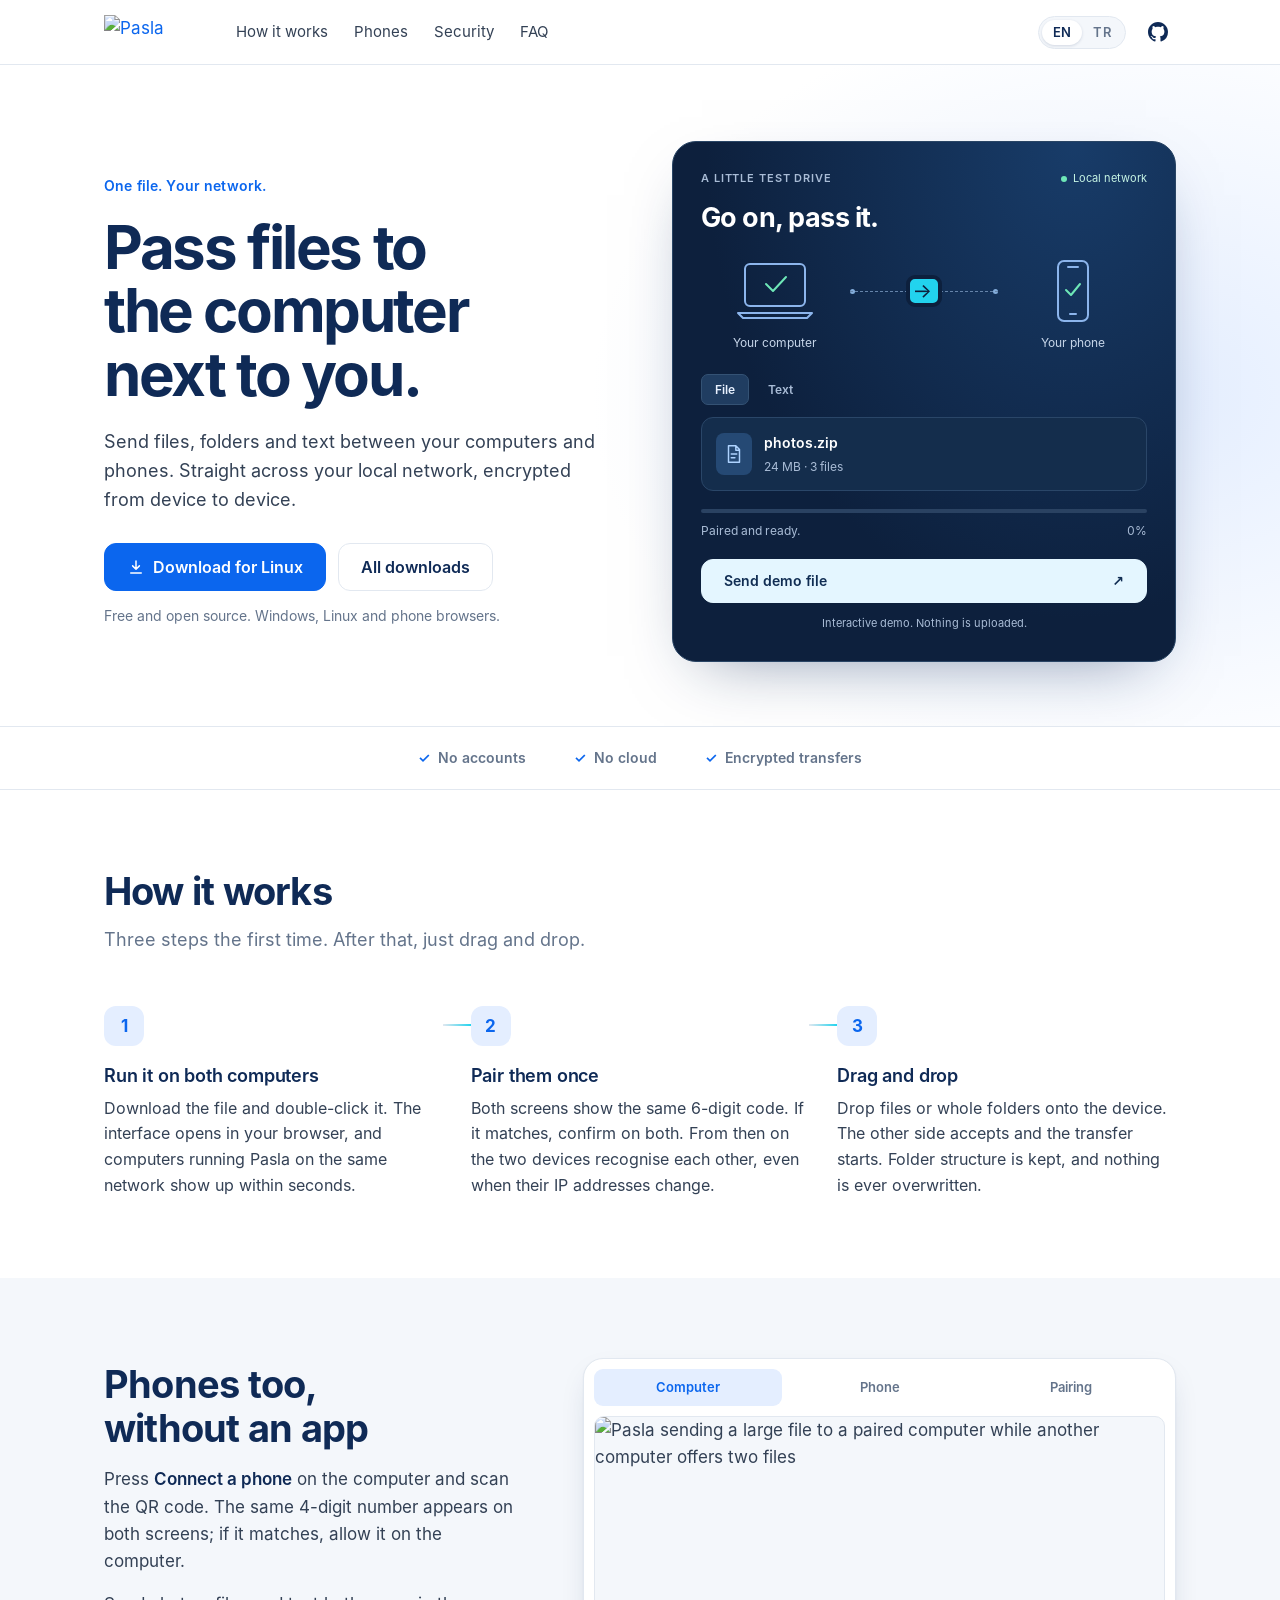
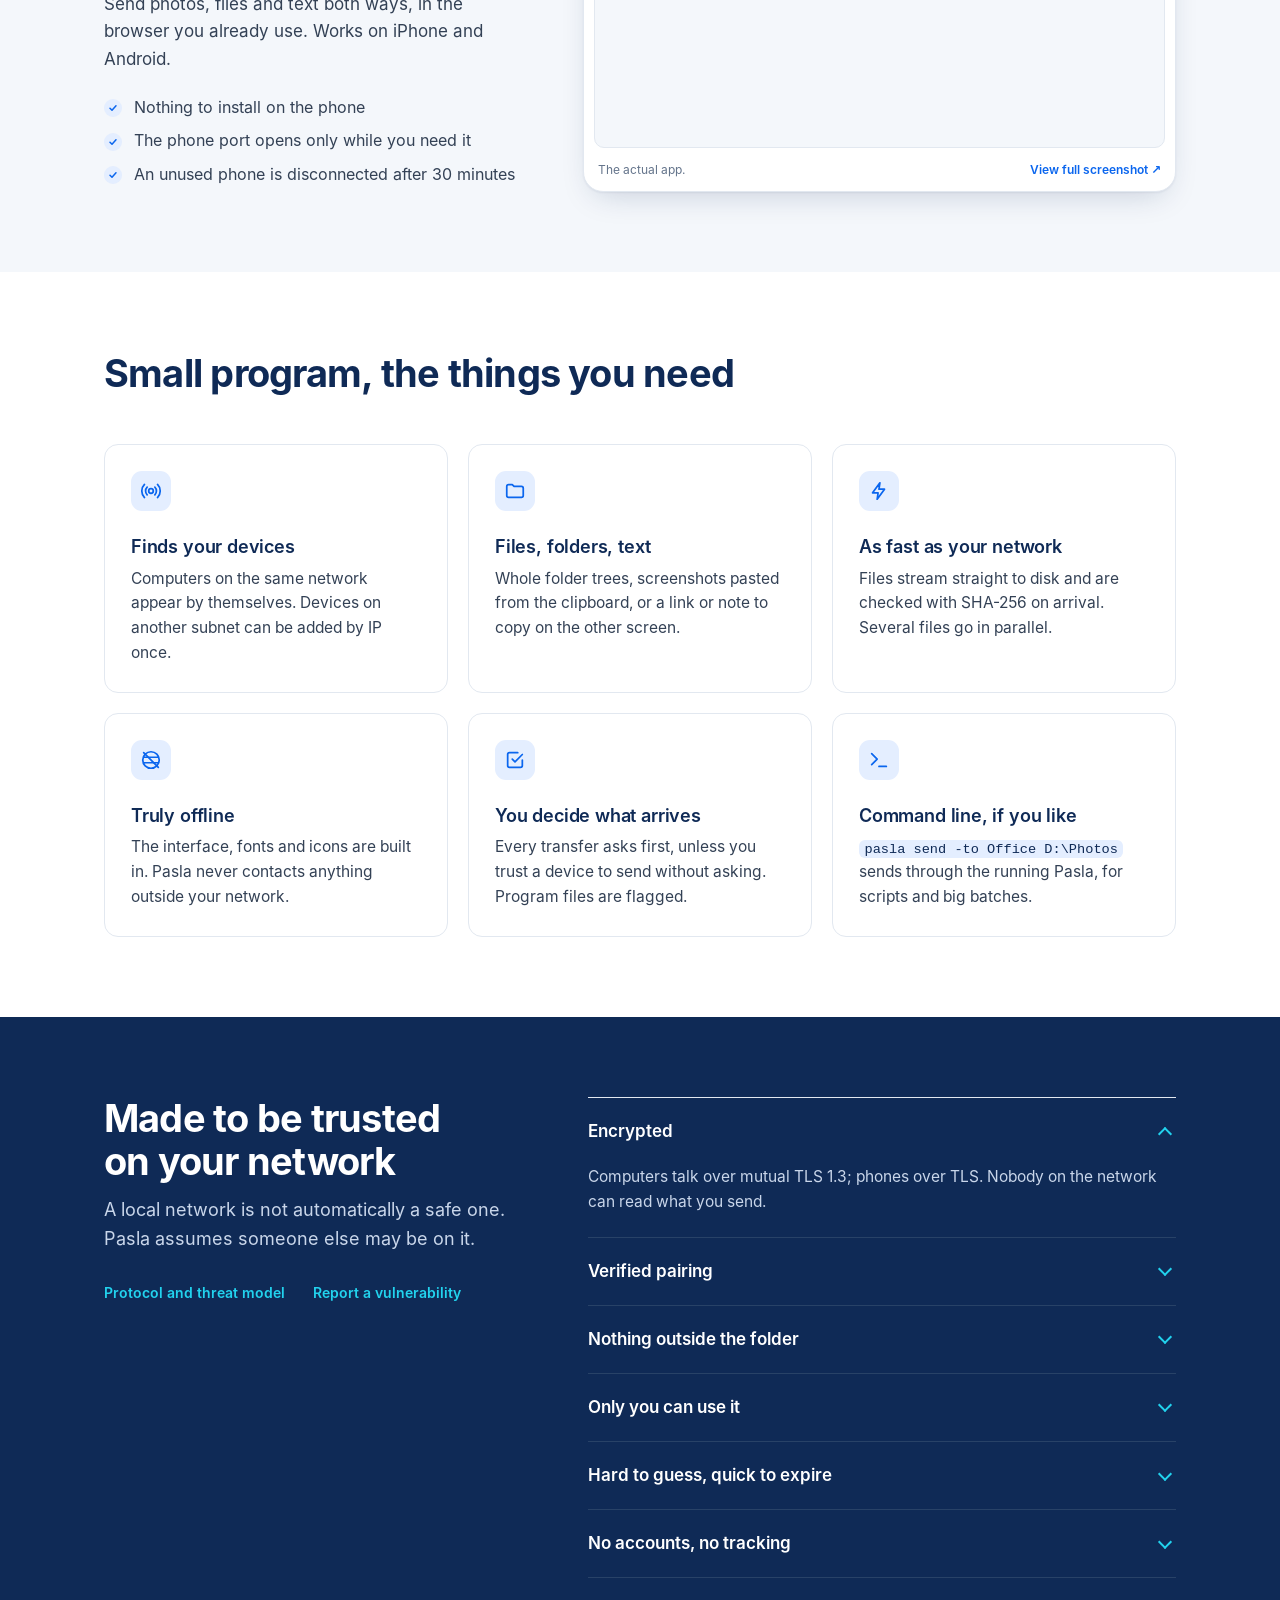
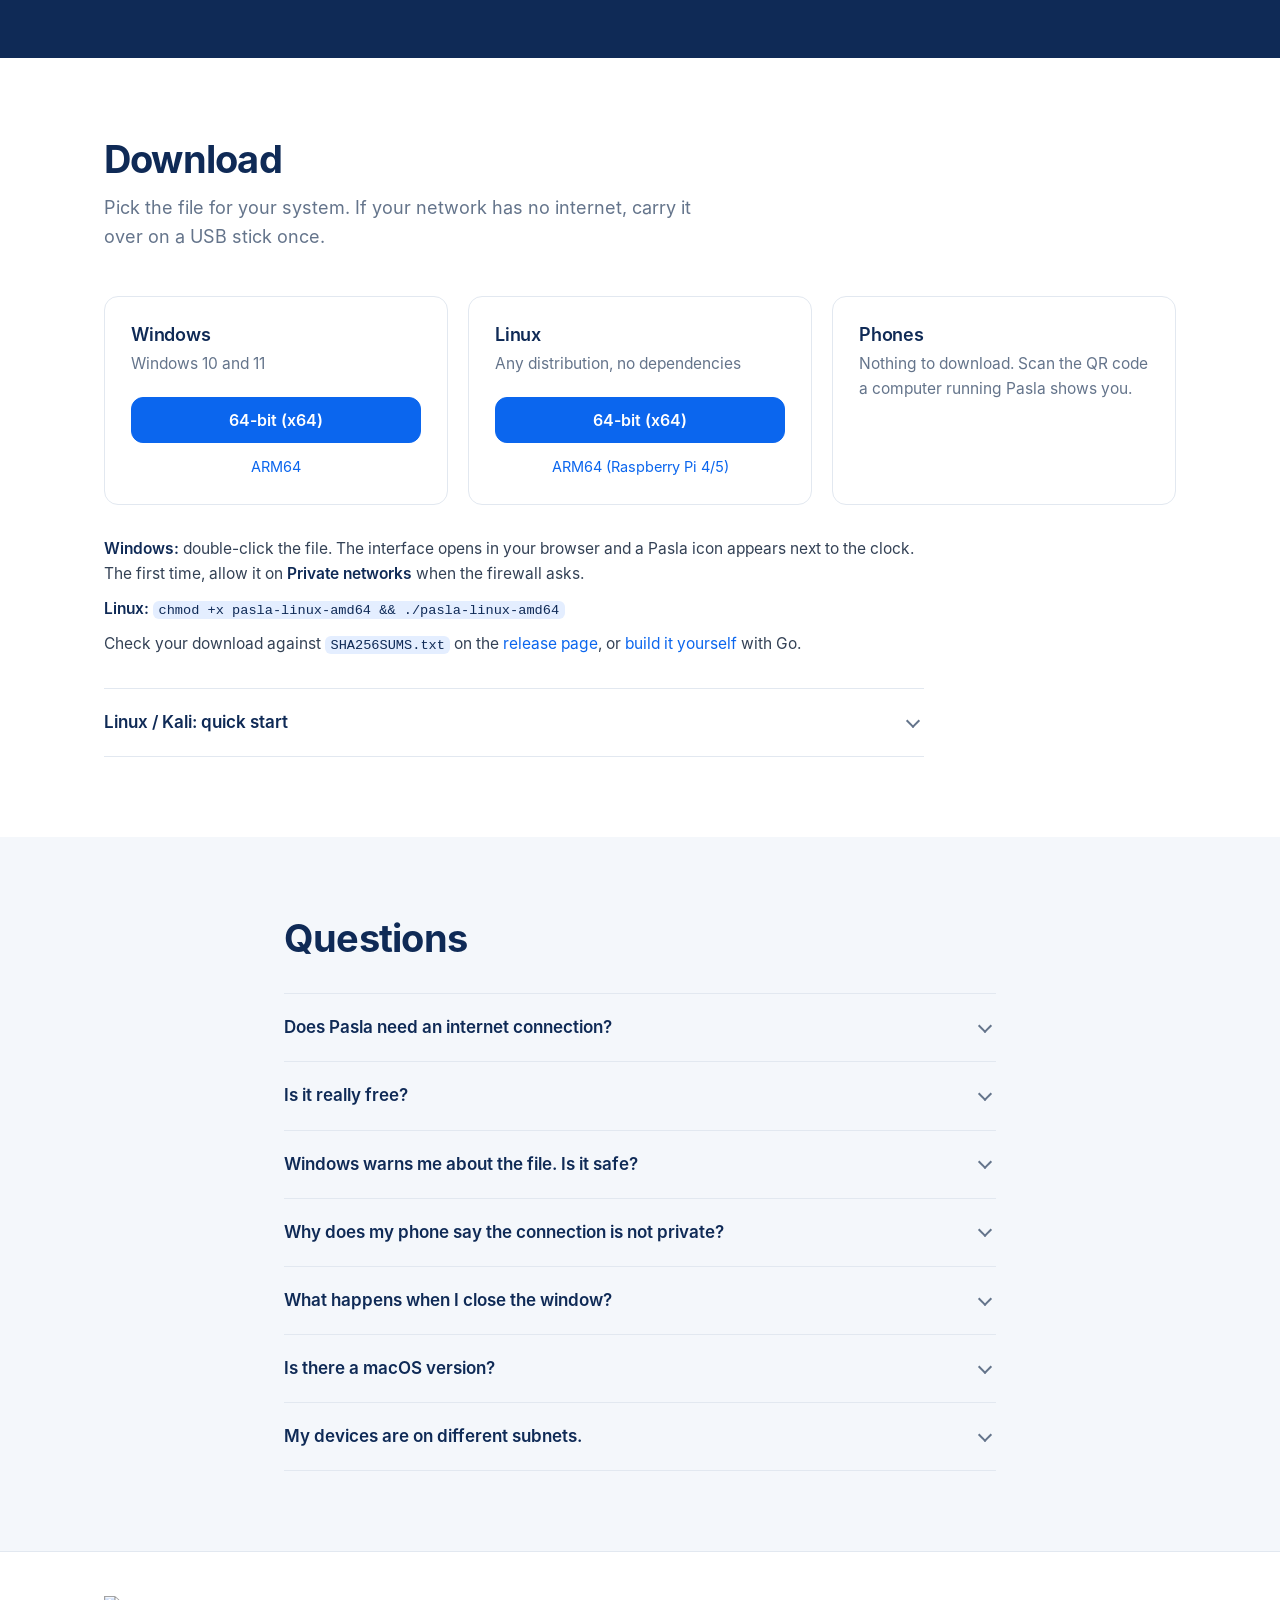
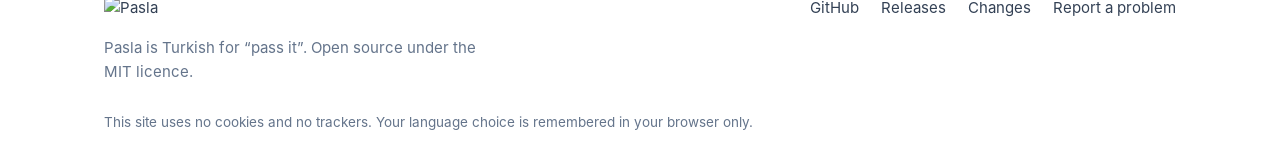
==== commit 03424b12: "Improve website demo and mobile layout" ====
--- a/site/index.html
+++ b/site/index.html
@@ -48,31 +48,59 @@
 <main>
 
 <section class="hero">
-  <div class="wrap">
-    <p class="eyebrow" data-i="hero.eyebrow">Free and open source · Windows · Linux · any phone</p>
+  <div class="wrap hero-grid">
+    <div class="hero-copy">
+    <p class="eyebrow" data-i="hero.eyebrow">One file. Your network.</p>
     <h1 data-i="hero.title">Pass files to the computer next to you.</h1>
-    <p class="lede" data-i="hero.lede">Pasla moves files, folders and text between the computers and phones on your home or office network. No internet, no account, no cloud: one small program, encrypted from device to device.</p>
+    <p class="lede" data-i="hero.lede">Send files, folders and text between your computers and phones. Straight across your local network, encrypted from device to device.</p>
     <div class="cta">
       <a class="btn primary" id="dl-main" href="https://github.com/temurcanbulut/pasla/releases/download/v0.4.0-beta.1/pasla-windows-amd64.exe">
         <svg viewBox="0 0 24 24" width="18" height="18" aria-hidden="true"><path fill="none" stroke="currentColor" stroke-width="2" stroke-linecap="round" stroke-linejoin="round" d="M12 4v11m0 0-4.5-4.5M12 15l4.5-4.5M5 20h14"/></svg>
         <span id="dl-main-label" data-i="hero.dlWin">Download for Windows</span>
       </a>
-      <a class="btn" href="#download" data-i="hero.other">Other systems</a>
-    </div>
-    <p class="fineprint" data-i="hero.fine">One file, about 8 MB. Nothing to install.</p>
-    <figure class="shot hero-shot">
-      <img src="img/transfer.png" data-src-tr="img/turkish.png" width="1280" height="860"
-        alt="Pasla sending a large file to a paired computer while another computer offers two files"
-        data-alt-tr="Pasla, eşleşmiş bir bilgisayara büyük bir dosya gönderirken">
-    </figure>
+      <a class="btn" href="#download" data-i="hero.other">All downloads</a>
+    </div>
+    <p class="fineprint" data-i="hero.fine">Free and open source. Windows, Linux and phone browsers.</p>
+    </div>
+    <div class="transfer-demo" id="demo" aria-labelledby="demo-title" data-state="ready" data-kind="file">
+      <div class="demo-heading">
+        <span class="demo-kicker" data-i="demo.kicker">A little test drive</span>
+        <span class="local-badge"><span></span><span data-i="demo.local">Local network</span></span>
+      </div>
+      <h2 id="demo-title" data-i="demo.title">Go on, pass it.</h2>
+      <div class="demo-devices" aria-hidden="true">
+        <div class="demo-device">
+          <svg viewBox="0 0 80 64" fill="none"><rect x="10" y="5" width="60" height="42" rx="5"/><path d="M3 54h74l-5 5H8zM28 54h24"/><path class="device-glow" d="m31 25 7 7 13-14"/></svg>
+          <span data-i="demo.computer">Your computer</span>
+        </div>
+        <div class="demo-route"><span class="route-dot"></span><span class="travelling-file">↑</span><span class="route-dot"></span></div>
+        <div class="demo-device">
+          <svg viewBox="0 0 48 64" fill="none"><rect x="9" y="2" width="30" height="60" rx="6"/><path d="M19 8h10M21 55h6"/><path class="device-glow" d="m17 31 5 5 9-11"/></svg>
+          <span data-i="demo.phone">Your phone</span>
+        </div>
+      </div>
+      <div class="demo-modes" role="group" aria-label="Demo content" data-label-tr="Demo içeriği" hidden>
+        <button type="button" data-demo-kind="file" aria-pressed="true" data-i="demo.file">File</button>
+        <button type="button" data-demo-kind="text" aria-pressed="false" data-i="demo.text">Text</button>
+      </div>
+      <div class="demo-payload">
+        <span class="payload-icon" aria-hidden="true"><svg viewBox="0 0 24 24" fill="none"><path d="M14 3H6v18h12V7zM14 3v5h4M9 12h6M9 16h4"/></svg></span>
+        <div><strong id="demo-filename">photos.zip</strong><span id="demo-description">24 MB · 3 files</span></div>
+        <span class="payload-check" aria-hidden="true">✓</span>
+      </div>
+      <div class="demo-progress" role="progressbar" aria-label="Demo transfer progress" data-label-tr="Demo aktarım ilerlemesi" aria-valuemin="0" aria-valuemax="100" aria-valuenow="0"><span></span></div>
+      <div class="demo-status"><span id="demo-status" role="status">Paired and ready.</span><span id="demo-percent" aria-hidden="true">0%</span></div>
+      <button class="btn demo-action" id="demo-action" type="button" hidden><span id="demo-action-label">Send demo file</span><span aria-hidden="true">↗</span></button>
+      <p class="demo-note" data-i="demo.note">Interactive demo. Nothing is uploaded.</p>
+    </div>
   </div>
 </section>
 
 <section class="why">
   <div class="wrap why-grid">
-    <p data-i="why.1"><b>No USB sticks.</b> Carry the file across the network, not across the room.</p>
-    <p data-i="why.2"><b>No shared folders.</b> Nothing to set up, no permissions to untangle.</p>
-    <p data-i="why.3"><b>No upload, no download.</b> The file never leaves your network to travel one metre.</p>
+    <p data-i="why.1">No accounts</p>
+    <p data-i="why.2">No cloud</p>
+    <p data-i="why.3">Encrypted transfers</p>
   </div>
 </section>
 
@@ -105,23 +133,36 @@
     <div class="split-text">
       <h2 data-i="phones.title">Phones too, without an app</h2>
       <p data-i="phones.p1">Press <b>Connect a phone</b> on the computer and scan the QR code. The same 4-digit number appears on both screens; if it matches, allow it on the computer.</p>
-      <p data-i="phones.p2">Now the phone can send photos, files and text to the computer, and download what the computer sends it. It works in the browser you already have, on iPhone and Android.</p>
+      <p data-i="phones.p2">Send photos, files and text both ways, in the browser you already use. Works on iPhone and Android.</p>
       <ul class="ticks">
         <li data-i="phones.l1">Nothing to install on the phone</li>
         <li data-i="phones.l2">The phone port opens only while you need it</li>
         <li data-i="phones.l3">An unused phone is disconnected after 30 minutes</li>
       </ul>
     </div>
-    <div class="phone-pair">
-      <figure class="shot">
+    <div class="product-preview">
+      <div class="preview-tabs" role="group" aria-label="Screenshots" data-label-tr="Ekran görüntüleri" hidden>
+        <button type="button" data-preview="desktop" aria-pressed="true" data-i="preview.desktop">Computer</button>
+        <button type="button" data-preview="phone" aria-pressed="false" data-i="preview.phone">Phone</button>
+        <button type="button" data-preview="pairing" aria-pressed="false" data-i="preview.pairing">Pairing</button>
+      </div>
+      <div class="preview-stage">
+      <figure class="preview-screen" id="preview-desktop">
+        <img src="img/transfer.png" data-src-tr="img/turkish.png" width="1280" height="860" loading="lazy"
+          alt="Pasla sending a large file to a paired computer while another computer offers two files"
+          data-alt-tr="Pasla, eşleşmiş bir bilgisayara büyük bir dosya gönderirken">
+      </figure>
+      <figure class="preview-screen is-phone" id="preview-phone" hidden>
+        <img src="img/phone.png" data-src-tr="img/phone-tr.png" width="390" height="1102" loading="lazy"
+          alt="The Pasla page on a phone" data-alt-tr="Telefonda Pasla sayfası">
+      </figure>
+      <figure class="preview-screen" id="preview-pairing" hidden>
         <img src="img/phone-approve.png" width="1280" height="860" loading="lazy"
           alt="Connect a phone: the QR code and the 4-digit check number on the computer"
           data-alt-tr="Telefonu bağla: bilgisayarda QR kod ve 4 haneli kontrol numarası">
       </figure>
-      <figure class="shot phone">
-        <img src="img/phone.png" data-src-tr="img/phone-tr.png" width="390" height="1102" loading="lazy"
-          alt="The Pasla page on a phone" data-alt-tr="Telefonda Pasla sayfası">
-      </figure>
+      </div>
+      <div class="preview-caption"><span data-i="preview.real">The actual app.</span><a href="img/transfer.png" id="preview-open"><span data-i="preview.open">View full screenshot</span><span aria-hidden="true"> ↗</span></a></div>
     </div>
   </div>
 </section>
@@ -165,39 +206,41 @@
 </section>
 
 <section class="section dark" id="security">
-  <div class="wrap">
+  <div class="wrap security-layout">
+    <div>
     <h2 data-i="sec.title">Made to be trusted on your network</h2>
     <p class="section-lede" data-i="sec.lede">A local network is not automatically a safe one. Pasla assumes someone else may be on it.</p>
-    <dl class="sec-list">
-      <div>
-        <dt data-i="sec.1.t">Encrypted</dt>
-        <dd data-i="sec.1.p">Computers talk over mutual TLS 1.3; phones over TLS. Nobody on the network can read what you send.</dd>
-      </div>
-      <div>
-        <dt data-i="sec.2.t">Verified pairing</dt>
-        <dd data-i="sec.2.p">You compare a 6-digit code on both screens once. After that, every connection checks the other device's certificate fingerprint, not its name or IP.</dd>
-      </div>
-      <div>
-        <dt data-i="sec.3.t">Nothing outside the folder</dt>
-        <dd data-i="sec.3.p">Incoming file names are cleaned and the code is fuzz-tested. On Windows, received files get the Mark of the Web, like browser downloads.</dd>
-      </div>
-      <div>
-        <dt data-i="sec.4.t">Only you can use it</dt>
-        <dd data-i="sec.4.p">The interface is reachable only from your computer, needs a session secret, and refuses requests from other websites.</dd>
-      </div>
-      <div>
-        <dt data-i="sec.5.t">Hard to guess, quick to expire</dt>
-        <dd data-i="sec.5.p">A phone's QR key lasts 10 minutes, dies after 8 wrong guesses, and each phone is also approved on the computer.</dd>
-      </div>
-      <div>
-        <dt data-i="sec.6.t">No accounts, no tracking</dt>
-        <dd data-i="sec.6.p">There is no server and no telemetry. Everything Pasla knows stays in a folder on your computer.</dd>
-      </div>
-    </dl>
     <p class="sec-links">
       <a href="https://github.com/temurcanbulut/pasla/blob/main/docs/PROTOCOL.md" data-href-tr="https://github.com/temurcanbulut/pasla/blob/main/docs/PROTOCOL.tr.md" data-i="sec.proto">Protocol and threat model</a>
       <a href="https://github.com/temurcanbulut/pasla/blob/main/SECURITY.md" data-href-tr="https://github.com/temurcanbulut/pasla/blob/main/SECURITY.tr.md" data-i="sec.report">Report a vulnerability</a>
     </p>
+    </div>
+    <div class="sec-list">
+      <details open>
+        <summary data-i="sec.1.t">Encrypted</summary>
+        <p data-i="sec.1.p">Computers talk over mutual TLS 1.3; phones over TLS. Nobody on the network can read what you send.</p>
+      </details>
+      <details>
+        <summary data-i="sec.2.t">Verified pairing</summary>
+        <p data-i="sec.2.p">You compare a 6-digit code on both screens once. After that, every connection checks the other device's certificate fingerprint, not its name or IP.</p>
+      </details>
+      <details>
+        <summary data-i="sec.3.t">Nothing outside the folder</summary>
+        <p data-i="sec.3.p">Incoming file names are cleaned and the code is fuzz-tested. On Windows, received files get the Mark of the Web, like browser downloads.</p>
+      </details>
+      <details>
+        <summary data-i="sec.4.t">Only you can use it</summary>
+        <p data-i="sec.4.p">The interface is reachable only from your computer, needs a session secret, and refuses requests from other websites.</p>
+      </details>
+      <details>
+        <summary data-i="sec.5.t">Hard to guess, quick to expire</summary>
+        <p data-i="sec.5.p">A phone's QR key lasts 10 minutes, dies after 8 wrong guesses, and each phone is also approved on the computer.</p>
+      </details>
+      <details>
+        <summary data-i="sec.6.t">No accounts, no tracking</summary>
+        <p data-i="sec.6.p">There is no server and no telemetry. Everything Pasla knows stays in a folder on your computer.</p>
+      </details>
+    </div>
   </div>
 </section>
 
@@ -228,6 +271,18 @@
       <p data-i="dl.n2"><b>Linux:</b> <code>chmod +x pasla-linux-amd64 &amp;&amp; ./pasla-linux-amd64</code></p>
       <p data-i="dl.n3">Check your download against <code>SHA256SUMS.txt</code> on the <a href="https://github.com/temurcanbulut/pasla/releases/tag/v0.4.0-beta.1">release page</a>, or <a href="https://github.com/temurcanbulut/pasla#build-from-source">build it yourself</a> with Go.</p>
     </div>
+    <details class="linux-setup">
+      <summary data-i="dl.setup">Linux / Kali: quick start</summary>
+      <p data-i="dl.setupIntro">On an x86_64 (amd64) machine, paste these commands into a terminal. The program starts only if the checksum matches. No root or Go installation needed.</p>
+      <pre tabindex="0" aria-label="Linux quick start commands" data-label-tr="Linux başlangıç komutları"><code>mkdir -p ~/Applications/pasla &amp;&amp;
+cd ~/Applications/pasla &amp;&amp;
+curl -fLO https://github.com/temurcanbulut/pasla/releases/download/v0.4.0-beta.1/pasla-linux-amd64 &amp;&amp;
+curl -fLO https://github.com/temurcanbulut/pasla/releases/download/v0.4.0-beta.1/SHA256SUMS.txt &amp;&amp;
+sha256sum --check --ignore-missing SHA256SUMS.txt &amp;&amp;
+chmod +x pasla-linux-amd64 &amp;&amp;
+./pasla-linux-amd64</code></pre>
+      <p data-i="dl.setupNetwork">Keep the terminal open. Run Pasla on the other computer on the same local network, compare the pairing code on both screens, then send a small file each way. In a virtual machine, use a bridged network adapter for automatic discovery.</p>
+    </details>
   </div>
 </section>
 
@@ -284,5 +339,10 @@
   <p class="wrap foot-note" data-i="foot.note">This site uses no cookies and no trackers. Your language choice is remembered in your browser only.</p>
 </footer>
 
+<dialog class="screenshot-dialog" aria-labelledby="screenshot-title">
+  <div class="dialog-top"><h2 id="screenshot-title" data-i="preview.title">Inside Pasla</h2><button type="button" class="dialog-close"><span data-i="preview.close">Close</span><span aria-hidden="true"> ×</span></button></div>
+  <img id="screenshot-full" alt="">
+</dialog>
+
 </body>
 </html>
--- a/site/style.css
+++ b/site/style.css
@@ -49,6 +49,9 @@
   -webkit-font-smoothing: antialiased;
 }
 img { max-width: 100%; height: auto; display: block; }
+[hidden] { display: none !important; }
+button { cursor: pointer; }
+button:disabled { cursor: default; }
 a { color: var(--blue); text-decoration: none; }
 a:hover { text-decoration: underline; }
 b { color: var(--ink); font-weight: 600; }
@@ -95,29 +98,77 @@
   transition: background .15s, border-color .15s, transform .15s;
 }
 .btn:hover { text-decoration: none; border-color: color-mix(in srgb, var(--blue) 40%, var(--line)); }
+.btn:active { transform: translateY(1px); }
 .btn.primary { background: var(--blue); border-color: var(--blue); color: #fff; }
 .btn.primary:hover { background: var(--blue-hover); border-color: var(--blue-hover); }
 @media (prefers-color-scheme: dark) { .btn.primary { color: #06101F; } }
 
 /* hero */
-.hero { padding: 72px 0 0; text-align: center; overflow: hidden;
-  background: radial-gradient(1000px 420px at 50% 100%, var(--blue-soft), transparent 70%); }
+.hero { padding: 76px 0 64px; overflow: hidden;
+  background: radial-gradient(700px 500px at 90% 50%, var(--blue-soft), transparent 80%); }
+.hero-grid { display: grid; grid-template-columns: 1fr 1fr; align-items: center; gap: 64px; }
+.hero-copy { min-width: 0; }
+.hero-copy, .transfer-demo { animation: arrive .5s ease-out both; }
+.transfer-demo { animation-delay: .08s; }
+@keyframes arrive { from { opacity: 0; transform: translateY(12px); } to { opacity: 1; transform: translateY(0); } }
 .eyebrow { margin: 0 0 18px; font-size: 14px; font-weight: 600; color: var(--blue); letter-spacing: .01em; }
-.hero h1 { font-size: clamp(36px, 6.4vw, 64px); line-height: 1.05; font-weight: 700; letter-spacing: -.035em; max-width: 15ch; margin: 0 auto; }
-.lede { font-size: clamp(17px, 2.1vw, 20px); max-width: 640px; margin: 22px auto 0; color: var(--text); }
-.cta { display: flex; gap: 12px; justify-content: center; flex-wrap: wrap; margin-top: 32px; }
+.hero h1 { font-size: clamp(38px, 5vw, 60px); line-height: 1.06; font-weight: 700; letter-spacing: -.04em; max-width: 15ch; }
+.lede { font-size: 18px; max-width: 530px; margin: 22px 0 0; color: var(--text); }
+.cta { display: flex; gap: 12px; flex-wrap: wrap; margin-top: 28px; }
 .fineprint { font-size: 14px; color: var(--muted); margin: 14px 0 0; }
-.shot { margin: 0; border-radius: var(--radius); overflow: hidden; box-shadow: var(--shadow); border: 1px solid var(--line); background: var(--card); }
-.hero-shot { margin: 52px auto 0; max-width: 1000px; border-bottom: 0; border-radius: var(--radius) var(--radius) 0 0; }
+
+/* A small, entirely local transfer demo. Motion starts only on request. */
+.transfer-demo {
+  --demo-muted: #A9BCD6; color: #E8F1FF; color-scheme: dark;
+  background: radial-gradient(ellipse at 80% 0, #183C69, transparent 65%), #0D203D;
+  border: 1px solid #294565; border-radius: 24px; padding: 28px; min-width: 0;
+  box-shadow: 0 24px 64px -30px #0F2A5680; position: relative;
+}
+.demo-heading { display: flex; align-items: center; justify-content: space-between; gap: 8px; font-size: 11px; }
+.demo-kicker { color: var(--demo-muted); font-weight: 600; letter-spacing: .08em; text-transform: uppercase; }
+.local-badge { display: inline-flex; align-items: center; gap: 6px; color: #C6F4E4; white-space: nowrap; }
+.local-badge > span:first-child { width: 6px; height: 6px; border-radius: 50%; background: #6EE7B7; }
+.transfer-demo h2 { font-size: 27px; color: #FFF; margin-top: 14px; }
+.demo-devices { display: grid; grid-template-columns: 1fr 1fr 1fr; align-items: center; margin: 26px 0 22px; }
+.demo-device { display: grid; justify-items: center; gap: 10px; text-align: center; font-size: 12px; color: #C7D6E9; }
+.demo-device svg { height: 64px; max-width: 80px; width: 100%; stroke: #8CB5EC; stroke-width: 2; stroke-linecap: round; stroke-linejoin: round; }
+.demo-device .device-glow { stroke: #6EE7B7; }
+.demo-route { display: flex; align-items: center; justify-content: space-between; position: relative; height: 40px; margin-top: -28px; }
+.demo-route::before { content: ""; position: absolute; left: 0; right: 0; border-top: 1px dashed #6584AA; }
+.route-dot { height: 5px; width: 5px; background: #83ACDA; border-radius: 50%; }
+.travelling-file { display: grid; place-items: center; position: absolute; left: calc(50% - 16px); width: 32px; height: 36px; background: #22D3EE; color: #0D203D; border: 4px solid #0D203D; border-radius: 9px; font-size: 20px; transform: rotate(90deg); }
+.demo-modes { display: flex; gap: 5px; margin-bottom: 12px; }
+.demo-modes button { border: 1px solid transparent; background: transparent; border-radius: 7px; color: #A9BCD6; font: 600 12px/1.3 "Inter", sans-serif; padding: 7px 13px; }
+.demo-modes button[aria-pressed="true"] { color: #E8F1FF; background: #203D61; border-color: #345274; }
+.demo-modes button:disabled { opacity: .6; }
+.demo-payload { display: flex; gap: 12px; align-items: center; background: #142D4C; border: 1px solid #2A4668; padding: 14px; border-radius: 12px; }
+.payload-icon { display: grid; place-items: center; width: 36px; height: 42px; border-radius: 8px; background: #254974; flex-shrink: 0; }
+.payload-icon svg { width: 22px; height: 22px; stroke: #AED3FF; stroke-width: 1.6; stroke-linecap: round; stroke-linejoin: round; }
+.demo-payload > div { min-width: 0; }
+.demo-payload strong { display: block; color: #FFF; font-size: 14px; font-weight: 600; overflow-wrap: anywhere; }
+.demo-payload div > span { display: block; color: var(--demo-muted); font-size: 12px; margin-top: 2px; }
+.payload-check { margin-left: auto; color: #6EE7B7; opacity: 0; font-size: 22px; }
+.demo-progress { height: 4px; background: #2A4262; overflow: hidden; border-radius: 2px; margin-top: 18px; }
+.demo-progress > span { display: block; width: 0; height: 100%; background: #22D3EE; border-radius: inherit; transition: width .1s linear; }
+.demo-status { display: flex; justify-content: space-between; gap: 8px; color: var(--demo-muted); margin-top: 8px; font-size: 12px; min-height: 20px; }
+#demo-percent { font-variant-numeric: tabular-nums; }
+.demo-action { background: #E4F6FF; color: #102D53; border-color: #E4F6FF; width: 100%; margin-top: 18px; justify-content: space-between; font-size: 14px; }
+.demo-action:hover { background: #C9EFFF; border-color: #C9EFFF; }
+.demo-action:disabled { opacity: .7; }
+.demo-note { text-align: center; color: var(--demo-muted); font-size: 11px; margin: 12px 0 0; }
+.transfer-demo[data-state="sending"] .travelling-file { animation: pass-file 1s ease-in-out 2; }
+.transfer-demo[data-state="done"] .payload-check { opacity: 1; }
+.transfer-demo[data-state="done"] .demo-progress > span { background: #6EE7B7; }
+@keyframes pass-file { 0% { left: -8px; opacity: 0; } 18%, 80% { opacity: 1; } 100% { left: calc(100% - 24px); opacity: 0; } }
 
 /* why */
 .why { border-top: 1px solid var(--line); border-bottom: 1px solid var(--line); background: var(--bg); }
-.why-grid { display: grid; grid-template-columns: repeat(3, 1fr); gap: 32px; padding-top: 30px; padding-bottom: 30px; }
-.why p { margin: 0; font-size: 15.5px; color: var(--muted); }
-.why b { display: block; font-size: 16px; margin-bottom: 2px; }
+.why-grid { display: flex; justify-content: center; flex-wrap: wrap; gap: 20px 48px; padding-top: 20px; padding-bottom: 20px; }
+.why p { margin: 0; font-size: 14px; font-weight: 600; color: var(--muted); }
+.why p::before { content: "✓"; color: var(--blue); margin-right: 8px; }
 
 /* sections */
-.section { padding: 96px 0; }
+.section { padding: 80px 0; }
 .section.alt { background: var(--bg-alt); }
 .section-lede { margin: 12px 0 0; font-size: 18px; color: var(--muted); max-width: 620px; }
 
@@ -141,12 +192,25 @@
   content: ""; position: absolute; left: 0; top: .28em; width: 18px; height: 18px; border-radius: 50%;
   background: var(--blue-soft) url("data:image/svg+xml,%3Csvg xmlns='http://www.w3.org/2000/svg' viewBox='0 0 24 24'%3E%3Cpath d='M6 12.5l4 4 8-9' fill='none' stroke='%230B66EE' stroke-width='3' stroke-linecap='round' stroke-linejoin='round'/%3E%3C/svg%3E") center/12px no-repeat;
 }
-.phone-pair { position: relative; padding-right: 64px; padding-bottom: 40px; }
-.phone-pair .phone {
-  position: absolute; right: 0; bottom: 0; width: 30%; max-width: 200px;
-  border-radius: 22px; border: 6px solid var(--ink);
-}
-@media (prefers-color-scheme: dark) { .phone-pair .phone { border-color: #24324D; } }
+.product-preview { min-width: 0; padding: 10px; border: 1px solid var(--line); border-radius: 20px; background: var(--card); box-shadow: var(--shadow); }
+.preview-tabs { display: flex; gap: 4px; margin-bottom: 10px; }
+.preview-tabs button { flex: 1; padding: 10px 6px; font: 600 13px/1.3 "Inter", sans-serif; border: 0; border-radius: 9px; color: var(--muted); background: transparent; }
+.preview-tabs button[aria-pressed="true"] { color: var(--blue); background: var(--blue-soft); }
+.preview-stage { border: 1px solid var(--line); border-radius: 10px; overflow: hidden; background: var(--bg-alt); }
+.preview-screen { margin: 0; height: 330px; display: flex; align-items: center; justify-content: center; overflow: hidden; animation: arrive .2s ease-out both; }
+.preview-screen img { width: 100%; height: 100%; object-fit: contain; }
+.preview-screen.is-phone { position: relative; align-items: flex-start; padding-top: 18px; }
+.preview-screen.is-phone img { width: 230px; height: auto; max-width: 75%; border-radius: 18px 18px 0 0; border: 5px solid #24324D; border-bottom: 0; }
+.preview-screen.is-phone::after { content: ""; position: absolute; left: 0; right: 0; bottom: 0; height: 60px; background: linear-gradient(transparent, var(--bg-alt)); pointer-events: none; }
+.preview-caption { display: flex; justify-content: space-between; flex-wrap: wrap; gap: 6px 12px; padding: 12px 4px 2px; font-size: 12px; color: var(--muted); }
+.preview-caption a { font-weight: 600; }
+.screenshot-dialog { width: min(1120px, calc(100% - 24px)); max-height: calc(100dvh - 32px); padding: 0 18px 18px; border: 1px solid var(--line); border-radius: 16px; color: var(--text); background: var(--card); }
+.screenshot-dialog::backdrop { background: #041127CC; backdrop-filter: blur(6px); }
+.dialog-top { position: sticky; top: 0; z-index: 1; display: flex; align-items: center; justify-content: space-between; gap: 16px; background: var(--card); padding: 16px 0; }
+.dialog-top h2 { font-size: 18px; }
+.dialog-close { border: 1px solid var(--line); border-radius: 8px; padding: 9px 14px; font: 600 14px/1.2 "Inter", sans-serif; background: var(--bg-alt); color: var(--ink); }
+.screenshot-dialog > img { width: auto; margin: 0 auto; border-radius: 8px; }
+body.previewing { overflow: hidden; }
 
 .features { margin-top: 48px; display: grid; grid-template-columns: repeat(3, 1fr); gap: 20px; }
 .feature { background: var(--card); border: 1px solid var(--line); border-radius: var(--radius); padding: 26px; }
@@ -158,13 +222,15 @@
 
 /* security band */
 .section.dark { background: var(--band); color: var(--band-text); }
-.section.dark h2, .section.dark dt { color: #fff; }
+.section.dark h2, .section.dark summary { color: #fff; }
 .section.dark .section-lede { color: var(--band-text); }
-.sec-list { margin: 48px 0 0; display: grid; grid-template-columns: repeat(3, 1fr); gap: 36px 40px; }
-.sec-list div { border-top: 2px solid rgba(34, 211, 238, .55); padding-top: 18px; }
-.sec-list dt { font-weight: 600; font-size: 17px; }
-.sec-list dd { margin: 6px 0 0; font-size: 15.5px; }
-.sec-links { margin: 44px 0 0; display: flex; gap: 28px; flex-wrap: wrap; }
+.security-layout { display: grid; grid-template-columns: 5fr 7fr; gap: 64px; align-items: start; }
+.sec-list { min-width: 0; }
+.sec-list details { border-color: #284267; }
+.sec-list details:first-of-type { margin-top: 0; }
+.sec-list summary::after { border-color: var(--cyan); }
+.sec-list p { font-size: 15.5px; }
+.sec-links { margin: 28px 0 0; display: flex; gap: 12px 28px; flex-wrap: wrap; font-size: 14px; }
 .sec-links a { color: var(--cyan); font-weight: 600; }
 
 /* download */
@@ -178,6 +244,9 @@
 .sub-link { margin-top: 12px; font-size: 14.5px; font-weight: 500; align-self: center; }
 .dl-notes { margin-top: 32px; display: grid; gap: 10px; font-size: 15.5px; max-width: 820px; }
 .dl-notes p { margin: 0; }
+.linux-setup { margin-top: 24px; max-width: 820px; }
+.linux-setup pre { max-width: 100%; overflow-x: auto; padding: 18px; border: 1px solid var(--line); border-radius: 12px; background: var(--bg-alt); font-size: 13px; }
+.linux-setup pre code { padding: 0; background: none; color: var(--ink); overflow-wrap: normal; font: 400 13px/1.7 ui-monospace, "SF Mono", Consolas, monospace; }
 
 /* faq */
 details { border-bottom: 1px solid var(--line); }
@@ -206,20 +275,89 @@
 /* responsive */
 @media (max-width: 900px) {
   .nav { display: none; }
+  .hero-grid { gap: 32px; }
+  .hero h1 { font-size: 44px; }
+  .transfer-demo { padding: 22px; }
+  .demo-heading { flex-wrap: wrap; }
   .split { grid-template-columns: 1fr; gap: 40px; }
-  .features, .sec-list, .downloads { grid-template-columns: 1fr 1fr; }
+  .product-preview { width: 100%; max-width: 620px; margin: 0 auto; }
+  .features, .downloads { grid-template-columns: 1fr 1fr; }
+  .downloads .dl-card:last-child { grid-column: 1 / -1; }
+  .downloads .dl-card:last-child p { margin-bottom: 0; }
+  .security-layout { grid-template-columns: 1fr 1fr; gap: 32px; }
 }
 @media (max-width: 640px) {
   .wrap { padding: 0 16px; }
   body { font-size: 16px; }
-  .hero { padding-top: 48px; }
-  .hero-shot { margin-top: 40px; }
-  .why-grid { grid-template-columns: 1fr; gap: 16px; padding-top: 24px; padding-bottom: 24px; }
-  .section { padding: 64px 0; }
-  .steps, .features, .sec-list, .downloads { grid-template-columns: 1fr; }
+  .hero { padding: 32px 0; }
+  .hero-grid { grid-template-columns: 1fr; gap: 28px; }
+  .eyebrow { font-size: 12px; margin-bottom: 14px; }
+  .hero h1 { font-size: clamp(36px, 9.8vw, 48px); max-width: 17ch; }
+  .lede { font-size: 16px; margin-top: 16px; }
+  .cta { gap: 8px; margin-top: 22px; }
+  .cta .btn { padding: 13px 14px; font-size: 14px; flex: 1 1 auto; }
+  .fineprint { font-size: 12px; margin-top: 12px; }
+  .transfer-demo { padding: 20px; border-radius: 18px; }
+  .demo-heading { flex-wrap: nowrap; font-size: 10px; }
+  .transfer-demo h2 { font-size: 24px; margin-top: 10px; }
+  .demo-devices { margin: 18px 0; }
+  .demo-device { font-size: 11px; gap: 6px; }
+  .demo-device svg { height: 48px; }
+  .demo-route { margin-top: -22px; }
+  .demo-payload { padding: 11px; }
+  .demo-progress { margin-top: 14px; }
+  .demo-action { margin-top: 14px; padding: 13px 16px; }
+  .demo-note { margin-top: 10px; }
+  .why-grid { gap: 10px 16px; padding-top: 16px; padding-bottom: 16px; }
+  .why p { font-size: 11px; }
+  .why p::before { margin-right: 4px; }
+  .section { padding: 48px 0; }
+  h2 { font-size: 28px; }
+  .section-lede { font-size: 16px; }
+  .steps { grid-template-columns: 1fr; gap: 22px; margin-top: 28px; }
+  .steps li { display: grid; grid-template-columns: 36px 1fr; column-gap: 14px; padding: 0; }
+  .steps .num { width: 36px; height: 36px; border-radius: 10px; margin: 0; grid-row: 1 / 3; }
+  .steps h3 { font-size: 17px; }
+  .steps p { font-size: 14px; margin-top: 6px; }
   .steps li + li::before { display: none; }
-  .cta .btn { width: 100%; }
-  .phone-pair { padding-right: 40px; padding-bottom: 28px; }
+  .split { gap: 28px; }
+  .split-text p { font-size: 15px; margin-top: 12px; }
+  .ticks { font-size: 14px; gap: 6px; margin-top: 18px; }
+  .preview-screen { height: 270px; }
+  .preview-screen.is-phone img { width: 215px; }
+  .preview-tabs button { font-size: 12px; }
+  .features { grid-template-columns: 1fr; gap: 12px; margin-top: 28px; }
+  .feature { display: grid; grid-template-columns: 36px 1fr; column-gap: 14px; padding: 16px; }
+  .feature svg { grid-row: 1 / 3; width: 36px; height: 36px; margin: 0; padding: 8px; }
+  .feature h3 { font-size: 16px; }
+  .feature p { font-size: 14px; margin-top: 5px; }
+  .security-layout { grid-template-columns: 1fr; gap: 28px; }
+  .sec-list summary { padding-top: 17px; padding-bottom: 17px; font-size: 16px; }
+  .sec-list p { font-size: 14px; }
+  .downloads { gap: 12px; margin-top: 28px; }
+  .dl-card { padding: 16px; }
+  .dl-card h3 { font-size: 17px; }
+  .dl-card p { font-size: 13px; margin-bottom: 16px; }
+  .dl-card .btn { padding: 12px 8px; font-size: 13px; }
+  .sub-link { font-size: 12px; text-align: center; }
+  .dl-notes { font-size: 14px; margin-top: 24px; }
+  summary { font-size: 16px; padding-top: 17px; padding-bottom: 17px; }
+  details p { font-size: 14px; }
+  .linux-setup pre { padding: 12px; font-size: 12px; }
+  .foot { padding-top: 32px; }
+  .foot-in { gap: 24px; }
+  .foot-links { gap: 14px 20px; font-size: 14px; }
+  .foot-note { font-size: 12px; }
   .brand img { height: 30px; }
 }
-@media (prefers-reduced-motion: reduce) { html { scroll-behavior: auto; } * { transition: none !important; } }
+@media (max-width: 360px) { .hero h1 { font-size: 32px; } }
+@media (hover: hover) {
+  .feature { transition: border-color .2s, transform .2s; }
+  .feature:hover { border-color: var(--blue); transform: translateY(-3px); }
+  .btn:hover { transform: translateY(-2px); }
+}
+@media (prefers-reduced-motion: reduce) {
+  html { scroll-behavior: auto; }
+  *, *::before, *::after { animation: none !important; transition: none !important; }
+  .feature:hover, .btn:hover, .btn:active { transform: none; }
+}
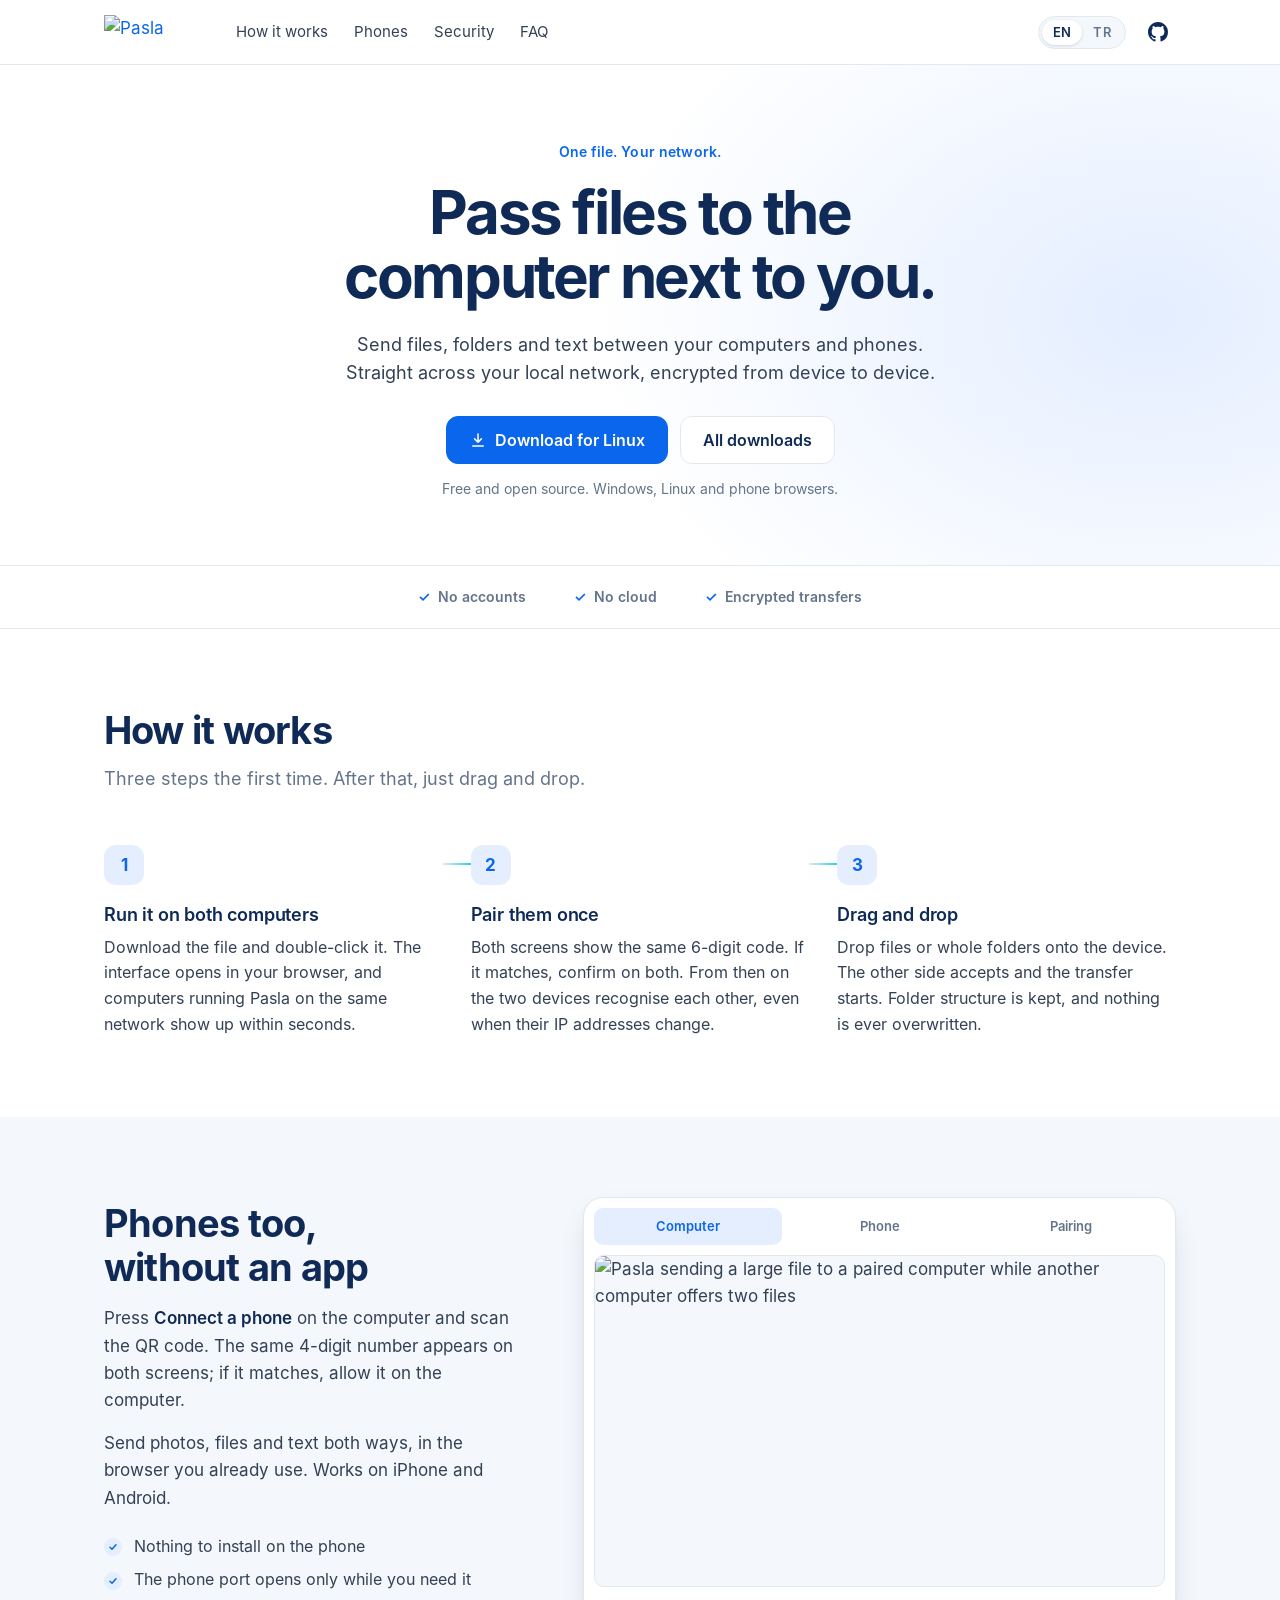
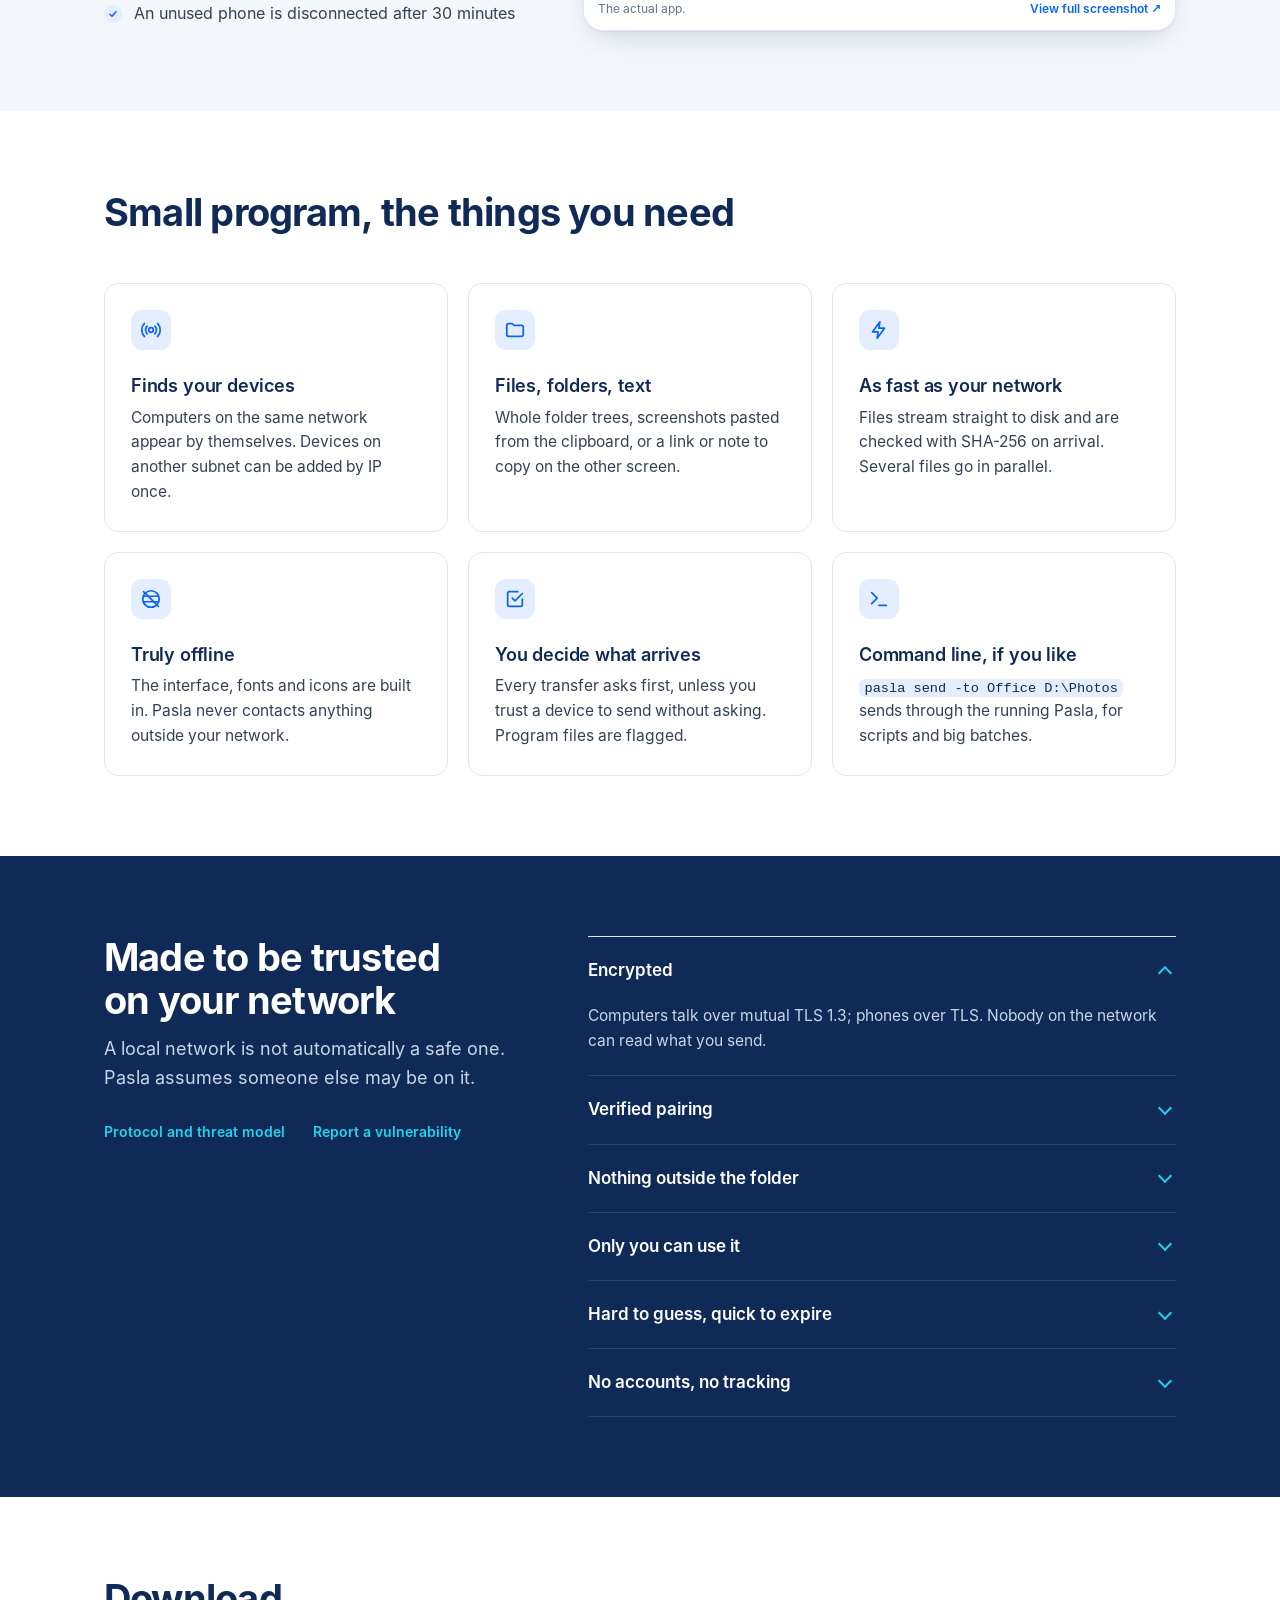
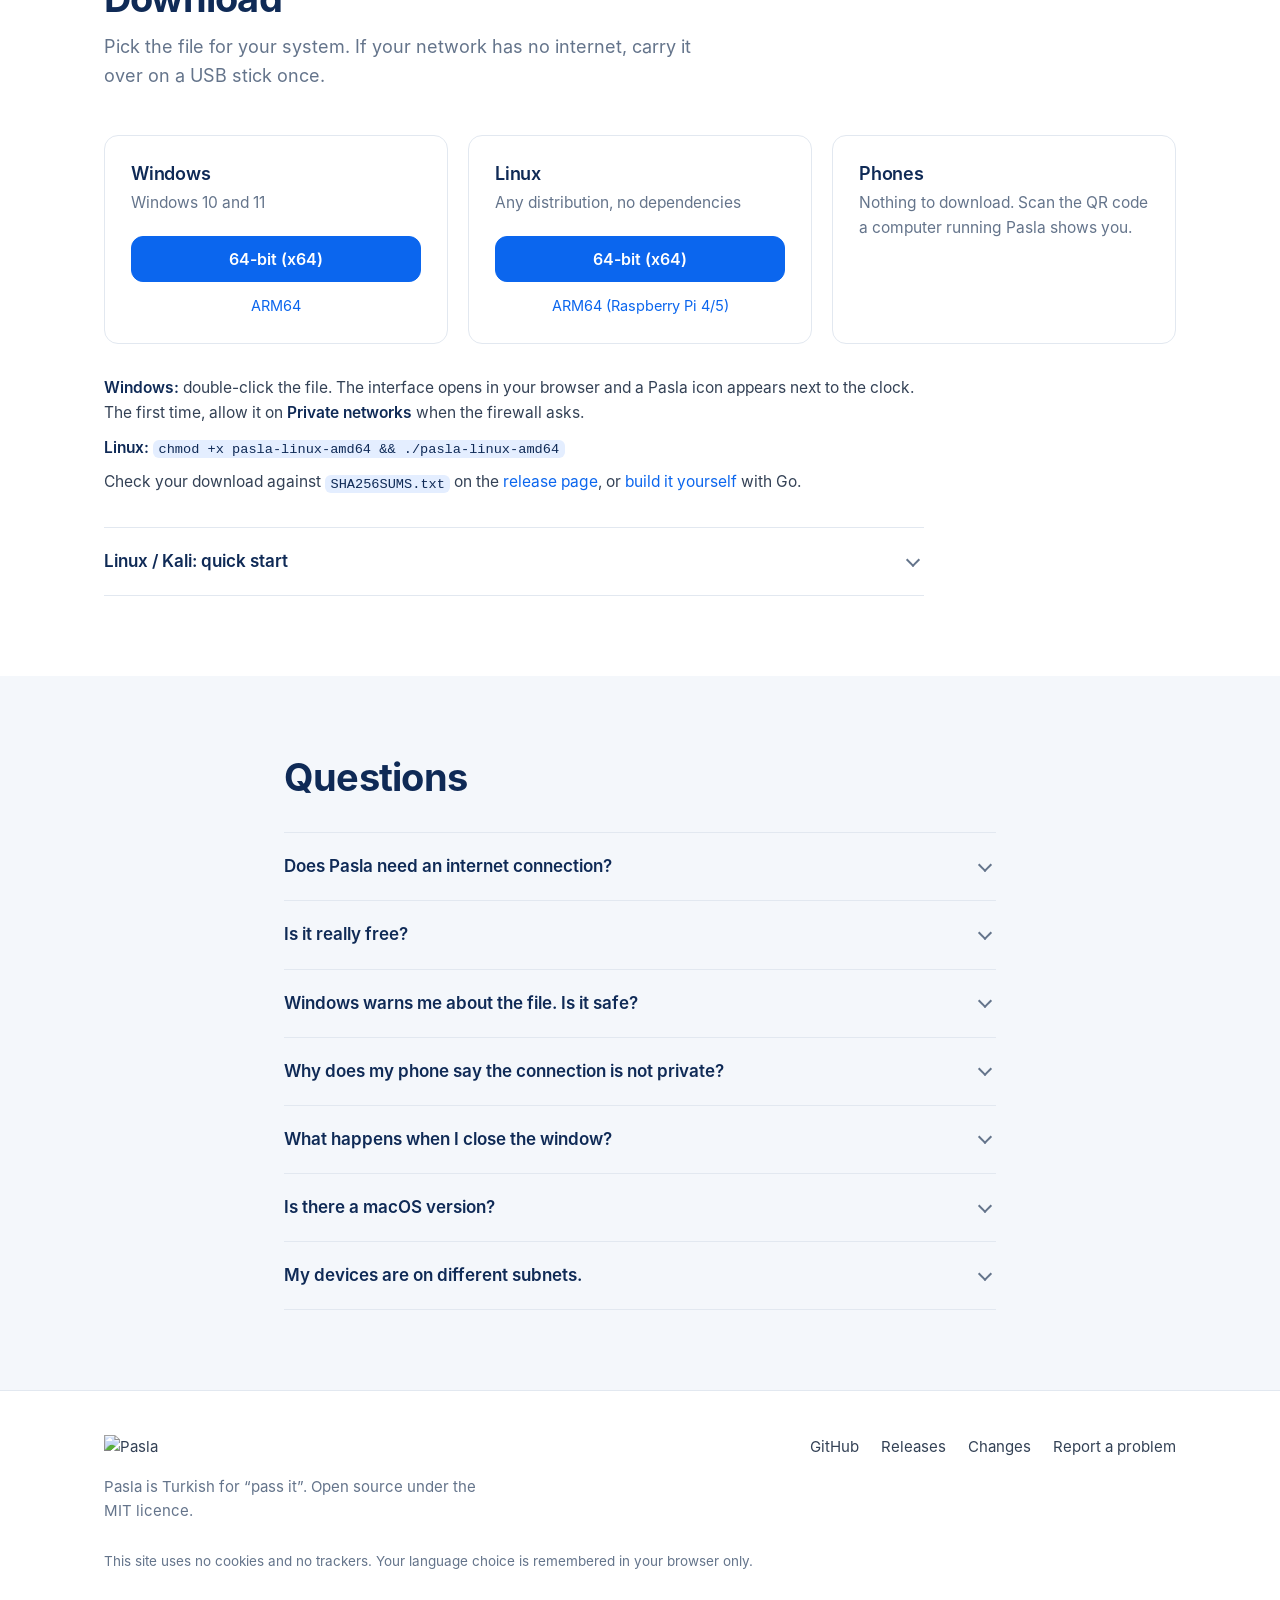
==== commit fd90bcf4: "Remove website transfer demo" ====
--- a/site/index.html
+++ b/site/index.html
@@ -48,7 +48,7 @@
 <main>
 
 <section class="hero">
-  <div class="wrap hero-grid">
+  <div class="wrap">
     <div class="hero-copy">
     <p class="eyebrow" data-i="hero.eyebrow">One file. Your network.</p>
     <h1 data-i="hero.title">Pass files to the computer next to you.</h1>
@@ -61,37 +61,6 @@
       <a class="btn" href="#download" data-i="hero.other">All downloads</a>
     </div>
     <p class="fineprint" data-i="hero.fine">Free and open source. Windows, Linux and phone browsers.</p>
-    </div>
-    <div class="transfer-demo" id="demo" aria-labelledby="demo-title" data-state="ready" data-kind="file">
-      <div class="demo-heading">
-        <span class="demo-kicker" data-i="demo.kicker">A little test drive</span>
-        <span class="local-badge"><span></span><span data-i="demo.local">Local network</span></span>
-      </div>
-      <h2 id="demo-title" data-i="demo.title">Go on, pass it.</h2>
-      <div class="demo-devices" aria-hidden="true">
-        <div class="demo-device">
-          <svg viewBox="0 0 80 64" fill="none"><rect x="10" y="5" width="60" height="42" rx="5"/><path d="M3 54h74l-5 5H8zM28 54h24"/><path class="device-glow" d="m31 25 7 7 13-14"/></svg>
-          <span data-i="demo.computer">Your computer</span>
-        </div>
-        <div class="demo-route"><span class="route-dot"></span><span class="travelling-file">↑</span><span class="route-dot"></span></div>
-        <div class="demo-device">
-          <svg viewBox="0 0 48 64" fill="none"><rect x="9" y="2" width="30" height="60" rx="6"/><path d="M19 8h10M21 55h6"/><path class="device-glow" d="m17 31 5 5 9-11"/></svg>
-          <span data-i="demo.phone">Your phone</span>
-        </div>
-      </div>
-      <div class="demo-modes" role="group" aria-label="Demo content" data-label-tr="Demo içeriği" hidden>
-        <button type="button" data-demo-kind="file" aria-pressed="true" data-i="demo.file">File</button>
-        <button type="button" data-demo-kind="text" aria-pressed="false" data-i="demo.text">Text</button>
-      </div>
-      <div class="demo-payload">
-        <span class="payload-icon" aria-hidden="true"><svg viewBox="0 0 24 24" fill="none"><path d="M14 3H6v18h12V7zM14 3v5h4M9 12h6M9 16h4"/></svg></span>
-        <div><strong id="demo-filename">photos.zip</strong><span id="demo-description">24 MB · 3 files</span></div>
-        <span class="payload-check" aria-hidden="true">✓</span>
-      </div>
-      <div class="demo-progress" role="progressbar" aria-label="Demo transfer progress" data-label-tr="Demo aktarım ilerlemesi" aria-valuemin="0" aria-valuemax="100" aria-valuenow="0"><span></span></div>
-      <div class="demo-status"><span id="demo-status" role="status">Paired and ready.</span><span id="demo-percent" aria-hidden="true">0%</span></div>
-      <button class="btn demo-action" id="demo-action" type="button" hidden><span id="demo-action-label">Send demo file</span><span aria-hidden="true">↗</span></button>
-      <p class="demo-note" data-i="demo.note">Interactive demo. Nothing is uploaded.</p>
     </div>
   </div>
 </section>
--- a/site/style.css
+++ b/site/style.css
@@ -106,60 +106,13 @@
 /* hero */
 .hero { padding: 76px 0 64px; overflow: hidden;
   background: radial-gradient(700px 500px at 90% 50%, var(--blue-soft), transparent 80%); }
-.hero-grid { display: grid; grid-template-columns: 1fr 1fr; align-items: center; gap: 64px; }
-.hero-copy { min-width: 0; }
-.hero-copy, .transfer-demo { animation: arrive .5s ease-out both; }
-.transfer-demo { animation-delay: .08s; }
+.hero-copy { max-width: 760px; margin: 0 auto; text-align: center; animation: arrive .5s ease-out both; }
 @keyframes arrive { from { opacity: 0; transform: translateY(12px); } to { opacity: 1; transform: translateY(0); } }
 .eyebrow { margin: 0 0 18px; font-size: 14px; font-weight: 600; color: var(--blue); letter-spacing: .01em; }
-.hero h1 { font-size: clamp(38px, 5vw, 60px); line-height: 1.06; font-weight: 700; letter-spacing: -.04em; max-width: 15ch; }
-.lede { font-size: 18px; max-width: 530px; margin: 22px 0 0; color: var(--text); }
-.cta { display: flex; gap: 12px; flex-wrap: wrap; margin-top: 28px; }
+.hero h1 { font-size: clamp(38px, 5vw, 60px); line-height: 1.06; font-weight: 700; letter-spacing: -.04em; max-width: 18ch; margin: 0 auto; }
+.lede { font-size: 18px; max-width: 590px; margin: 22px auto 0; color: var(--text); }
+.cta { display: flex; justify-content: center; gap: 12px; flex-wrap: wrap; margin-top: 28px; }
 .fineprint { font-size: 14px; color: var(--muted); margin: 14px 0 0; }
-
-/* A small, entirely local transfer demo. Motion starts only on request. */
-.transfer-demo {
-  --demo-muted: #A9BCD6; color: #E8F1FF; color-scheme: dark;
-  background: radial-gradient(ellipse at 80% 0, #183C69, transparent 65%), #0D203D;
-  border: 1px solid #294565; border-radius: 24px; padding: 28px; min-width: 0;
-  box-shadow: 0 24px 64px -30px #0F2A5680; position: relative;
-}
-.demo-heading { display: flex; align-items: center; justify-content: space-between; gap: 8px; font-size: 11px; }
-.demo-kicker { color: var(--demo-muted); font-weight: 600; letter-spacing: .08em; text-transform: uppercase; }
-.local-badge { display: inline-flex; align-items: center; gap: 6px; color: #C6F4E4; white-space: nowrap; }
-.local-badge > span:first-child { width: 6px; height: 6px; border-radius: 50%; background: #6EE7B7; }
-.transfer-demo h2 { font-size: 27px; color: #FFF; margin-top: 14px; }
-.demo-devices { display: grid; grid-template-columns: 1fr 1fr 1fr; align-items: center; margin: 26px 0 22px; }
-.demo-device { display: grid; justify-items: center; gap: 10px; text-align: center; font-size: 12px; color: #C7D6E9; }
-.demo-device svg { height: 64px; max-width: 80px; width: 100%; stroke: #8CB5EC; stroke-width: 2; stroke-linecap: round; stroke-linejoin: round; }
-.demo-device .device-glow { stroke: #6EE7B7; }
-.demo-route { display: flex; align-items: center; justify-content: space-between; position: relative; height: 40px; margin-top: -28px; }
-.demo-route::before { content: ""; position: absolute; left: 0; right: 0; border-top: 1px dashed #6584AA; }
-.route-dot { height: 5px; width: 5px; background: #83ACDA; border-radius: 50%; }
-.travelling-file { display: grid; place-items: center; position: absolute; left: calc(50% - 16px); width: 32px; height: 36px; background: #22D3EE; color: #0D203D; border: 4px solid #0D203D; border-radius: 9px; font-size: 20px; transform: rotate(90deg); }
-.demo-modes { display: flex; gap: 5px; margin-bottom: 12px; }
-.demo-modes button { border: 1px solid transparent; background: transparent; border-radius: 7px; color: #A9BCD6; font: 600 12px/1.3 "Inter", sans-serif; padding: 7px 13px; }
-.demo-modes button[aria-pressed="true"] { color: #E8F1FF; background: #203D61; border-color: #345274; }
-.demo-modes button:disabled { opacity: .6; }
-.demo-payload { display: flex; gap: 12px; align-items: center; background: #142D4C; border: 1px solid #2A4668; padding: 14px; border-radius: 12px; }
-.payload-icon { display: grid; place-items: center; width: 36px; height: 42px; border-radius: 8px; background: #254974; flex-shrink: 0; }
-.payload-icon svg { width: 22px; height: 22px; stroke: #AED3FF; stroke-width: 1.6; stroke-linecap: round; stroke-linejoin: round; }
-.demo-payload > div { min-width: 0; }
-.demo-payload strong { display: block; color: #FFF; font-size: 14px; font-weight: 600; overflow-wrap: anywhere; }
-.demo-payload div > span { display: block; color: var(--demo-muted); font-size: 12px; margin-top: 2px; }
-.payload-check { margin-left: auto; color: #6EE7B7; opacity: 0; font-size: 22px; }
-.demo-progress { height: 4px; background: #2A4262; overflow: hidden; border-radius: 2px; margin-top: 18px; }
-.demo-progress > span { display: block; width: 0; height: 100%; background: #22D3EE; border-radius: inherit; transition: width .1s linear; }
-.demo-status { display: flex; justify-content: space-between; gap: 8px; color: var(--demo-muted); margin-top: 8px; font-size: 12px; min-height: 20px; }
-#demo-percent { font-variant-numeric: tabular-nums; }
-.demo-action { background: #E4F6FF; color: #102D53; border-color: #E4F6FF; width: 100%; margin-top: 18px; justify-content: space-between; font-size: 14px; }
-.demo-action:hover { background: #C9EFFF; border-color: #C9EFFF; }
-.demo-action:disabled { opacity: .7; }
-.demo-note { text-align: center; color: var(--demo-muted); font-size: 11px; margin: 12px 0 0; }
-.transfer-demo[data-state="sending"] .travelling-file { animation: pass-file 1s ease-in-out 2; }
-.transfer-demo[data-state="done"] .payload-check { opacity: 1; }
-.transfer-demo[data-state="done"] .demo-progress > span { background: #6EE7B7; }
-@keyframes pass-file { 0% { left: -8px; opacity: 0; } 18%, 80% { opacity: 1; } 100% { left: calc(100% - 24px); opacity: 0; } }
 
 /* why */
 .why { border-top: 1px solid var(--line); border-bottom: 1px solid var(--line); background: var(--bg); }
@@ -275,10 +228,7 @@
 /* responsive */
 @media (max-width: 900px) {
   .nav { display: none; }
-  .hero-grid { gap: 32px; }
   .hero h1 { font-size: 44px; }
-  .transfer-demo { padding: 22px; }
-  .demo-heading { flex-wrap: wrap; }
   .split { grid-template-columns: 1fr; gap: 40px; }
   .product-preview { width: 100%; max-width: 620px; margin: 0 auto; }
   .features, .downloads { grid-template-columns: 1fr 1fr; }
@@ -290,24 +240,15 @@
   .wrap { padding: 0 16px; }
   body { font-size: 16px; }
   .hero { padding: 32px 0; }
-  .hero-grid { grid-template-columns: 1fr; gap: 28px; }
+  .hero-copy { text-align: left; }
+  .hero h1 { margin-left: 0; }
+  .cta { justify-content: flex-start; }
   .eyebrow { font-size: 12px; margin-bottom: 14px; }
   .hero h1 { font-size: clamp(36px, 9.8vw, 48px); max-width: 17ch; }
   .lede { font-size: 16px; margin-top: 16px; }
   .cta { gap: 8px; margin-top: 22px; }
   .cta .btn { padding: 13px 14px; font-size: 14px; flex: 1 1 auto; }
   .fineprint { font-size: 12px; margin-top: 12px; }
-  .transfer-demo { padding: 20px; border-radius: 18px; }
-  .demo-heading { flex-wrap: nowrap; font-size: 10px; }
-  .transfer-demo h2 { font-size: 24px; margin-top: 10px; }
-  .demo-devices { margin: 18px 0; }
-  .demo-device { font-size: 11px; gap: 6px; }
-  .demo-device svg { height: 48px; }
-  .demo-route { margin-top: -22px; }
-  .demo-payload { padding: 11px; }
-  .demo-progress { margin-top: 14px; }
-  .demo-action { margin-top: 14px; padding: 13px 16px; }
-  .demo-note { margin-top: 10px; }
   .why-grid { gap: 10px 16px; padding-top: 16px; padding-bottom: 16px; }
   .why p { font-size: 11px; }
   .why p::before { margin-right: 4px; }
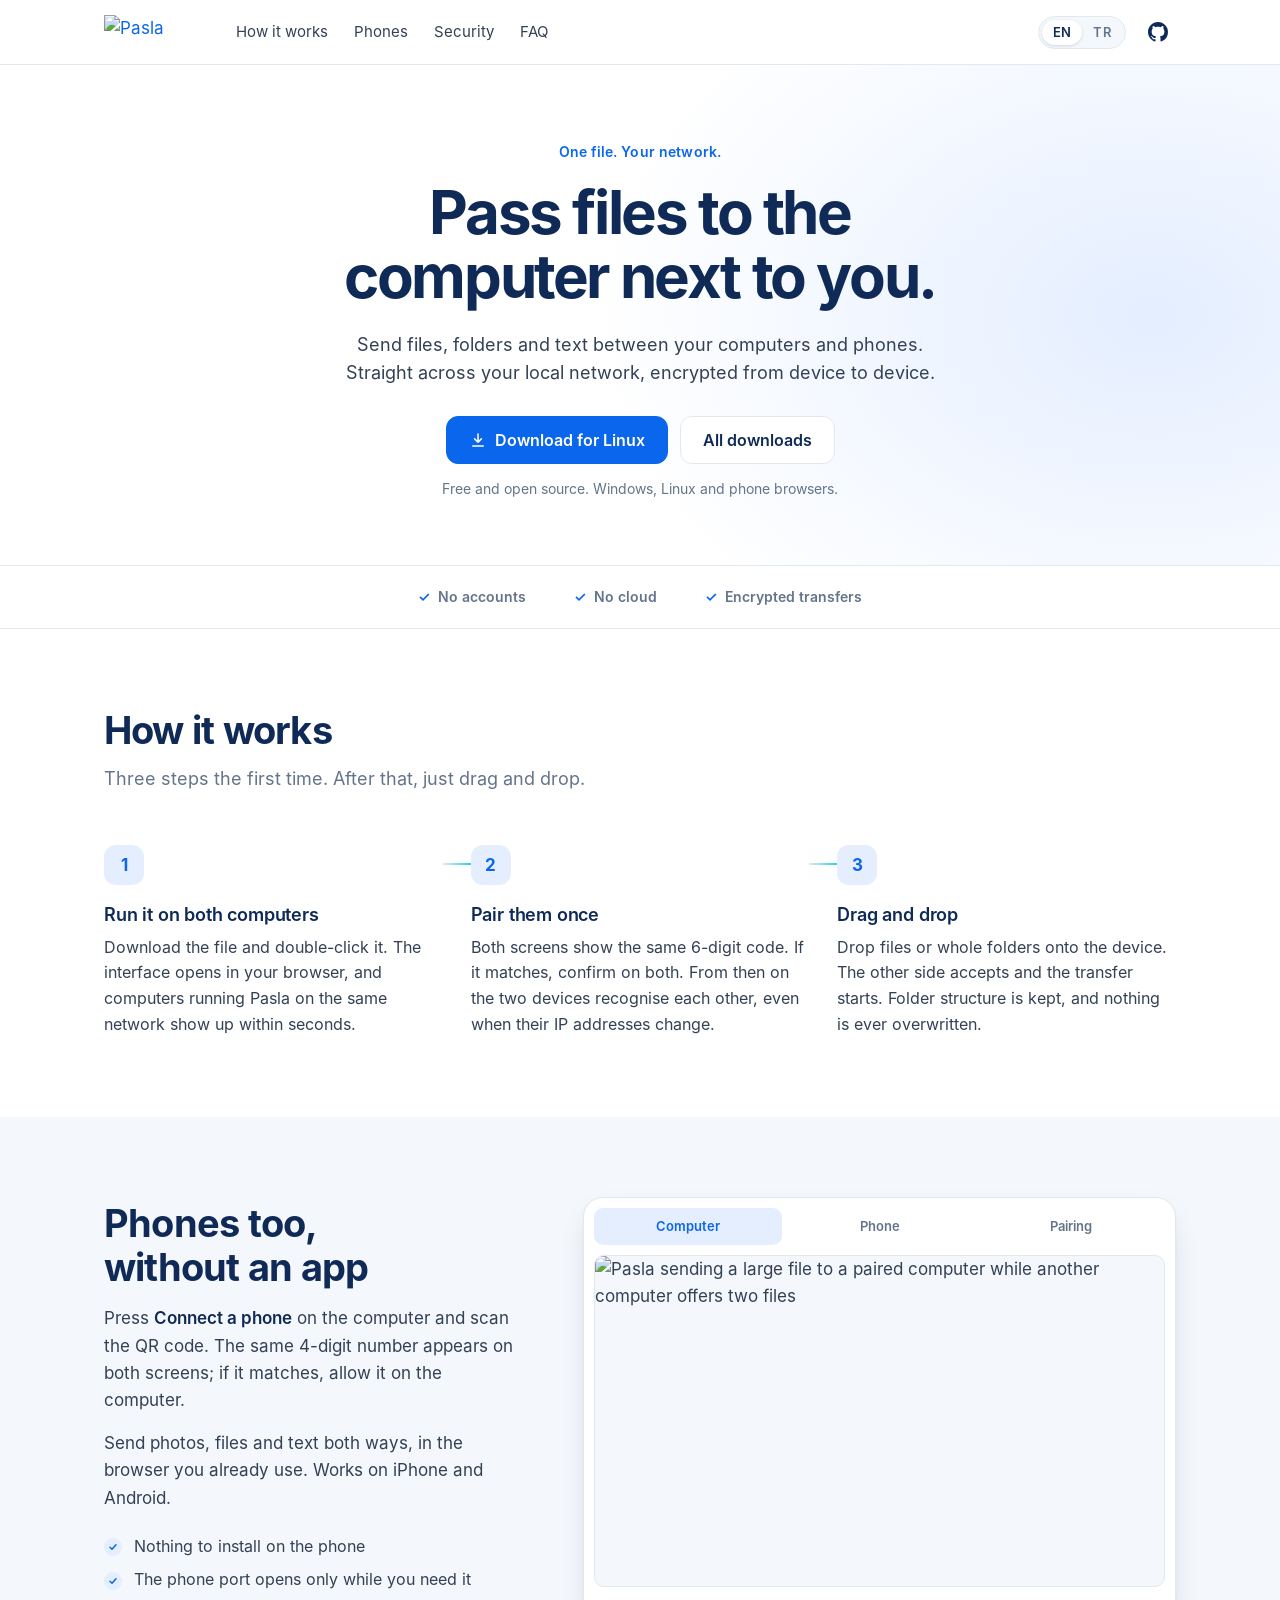
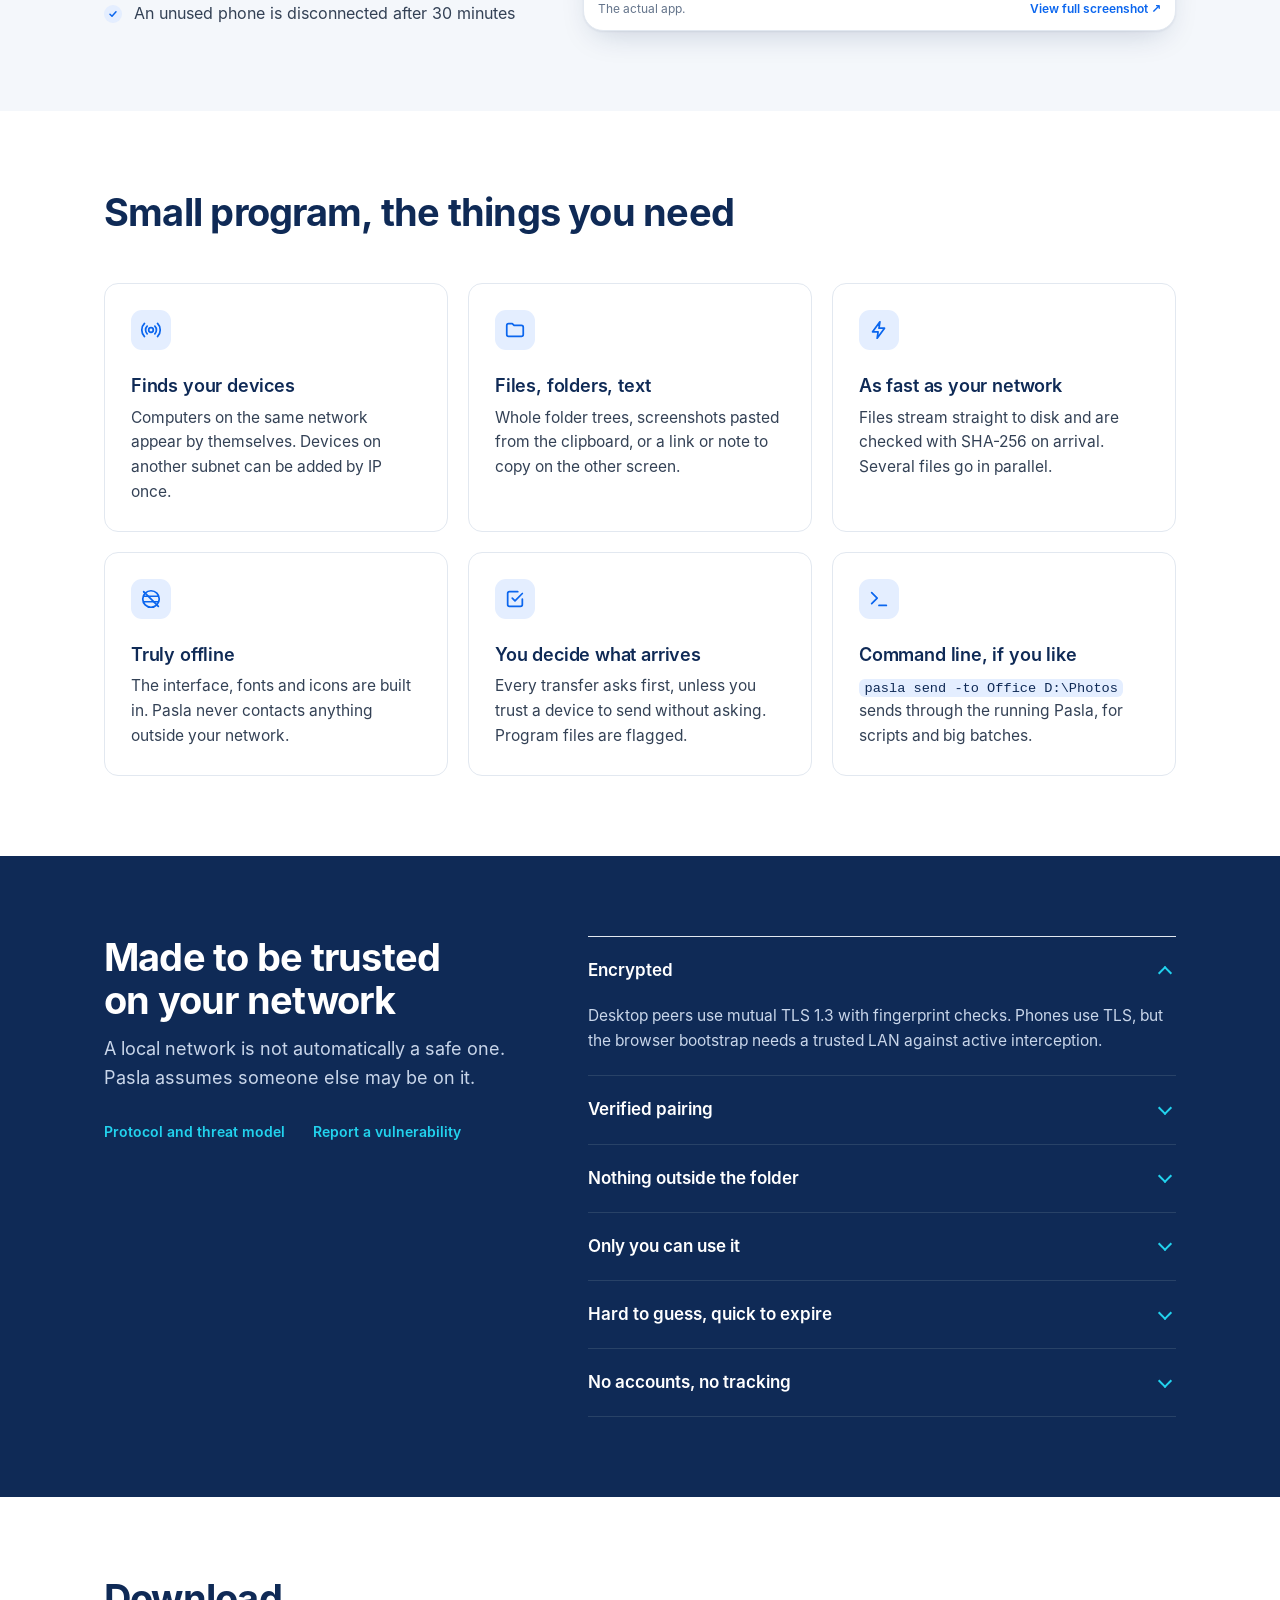
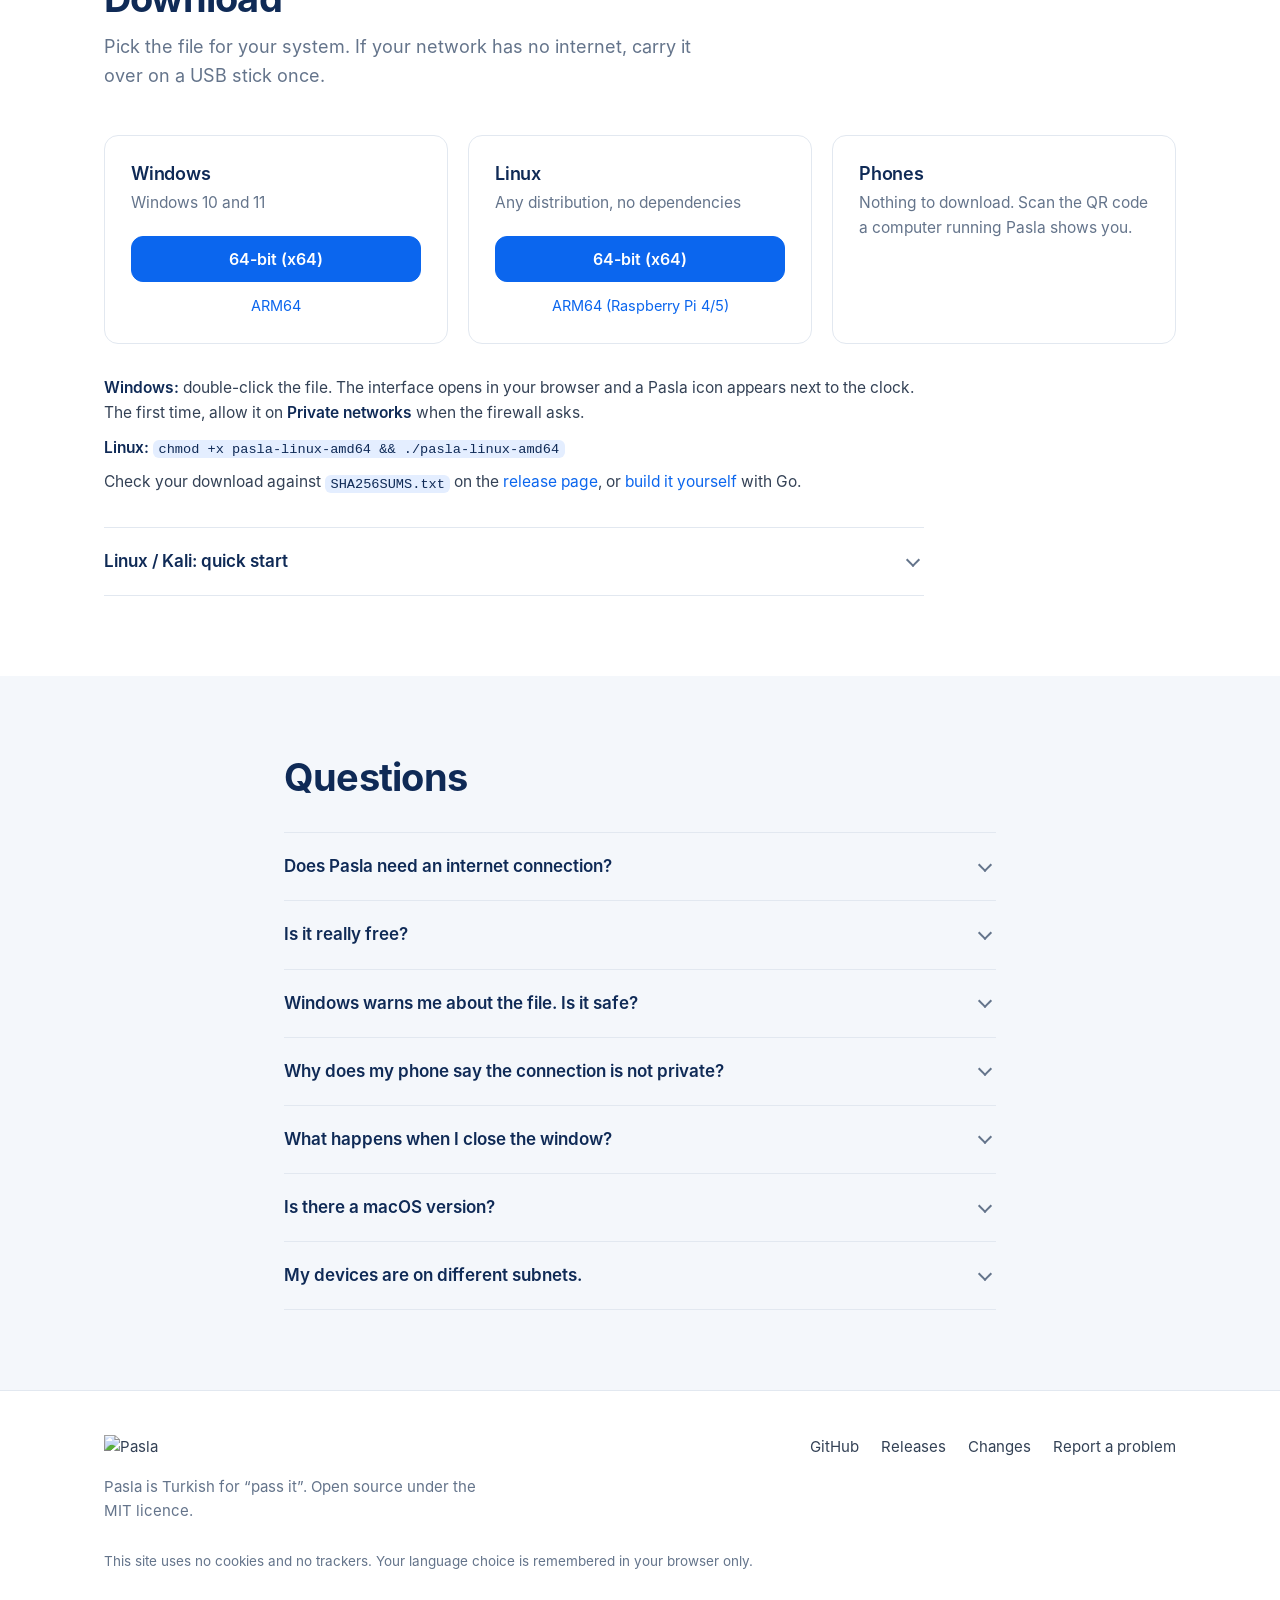
==== commit 12193023: "Scope phone trust claims consistently across website and security policy" ====
--- a/site/index.html
+++ b/site/index.html
@@ -54,7 +54,7 @@
     <h1 data-i="hero.title">Pass files to the computer next to you.</h1>
     <p class="lede" data-i="hero.lede">Send files, folders and text between your computers and phones. Straight across your local network, encrypted from device to device.</p>
     <div class="cta">
-      <a class="btn primary" id="dl-main" href="https://github.com/temurcanbulut/pasla/releases/download/v0.4.0-beta.1/pasla-windows-amd64.exe">
+      <a class="btn primary" id="dl-main" href="https://github.com/temurcanbulut/pasla/releases/download/v0.4.3-beta.1/pasla-windows-amd64.exe">
         <svg viewBox="0 0 24 24" width="18" height="18" aria-hidden="true"><path fill="none" stroke="currentColor" stroke-width="2" stroke-linecap="round" stroke-linejoin="round" d="M12 4v11m0 0-4.5-4.5M12 15l4.5-4.5M5 20h14"/></svg>
         <span id="dl-main-label" data-i="hero.dlWin">Download for Windows</span>
       </a>
@@ -187,11 +187,11 @@
     <div class="sec-list">
       <details open>
         <summary data-i="sec.1.t">Encrypted</summary>
-        <p data-i="sec.1.p">Computers talk over mutual TLS 1.3; phones over TLS. Nobody on the network can read what you send.</p>
+        <p data-i="sec.1.p">Desktop peers use mutual TLS 1.3 with fingerprint checks. Phones use TLS, but the browser bootstrap needs a trusted LAN against active interception.</p>
       </details>
       <details>
         <summary data-i="sec.2.t">Verified pairing</summary>
-        <p data-i="sec.2.p">You compare a 6-digit code on both screens once. After that, every connection checks the other device's certificate fingerprint, not its name or IP.</p>
+        <p data-i="sec.2.p">Desktop pairing compares a 6-digit code on both screens. Later desktop connections check the certificate fingerprint, not the device name or IP.</p>
       </details>
       <details>
         <summary data-i="sec.3.t">Nothing outside the folder</summary>
@@ -203,7 +203,7 @@
       </details>
       <details>
         <summary data-i="sec.5.t">Hard to guess, quick to expire</summary>
-        <p data-i="sec.5.p">A phone's QR key lasts 10 minutes, dies after 8 wrong guesses, and each phone is also approved on the computer.</p>
+        <p data-i="sec.5.p">A phone QR expires after 10 minutes and is consumed once. Guess throttling is per source IP; every phone still needs desktop approval. The browser channel requires a trusted LAN against active interception.</p>
       </details>
       <details>
         <summary data-i="sec.6.t">No accounts, no tracking</summary>
@@ -221,14 +221,14 @@
       <div class="dl-card">
         <h3>Windows</h3>
         <p data-i="dl.win">Windows 10 and 11</p>
-        <a class="btn primary" href="https://github.com/temurcanbulut/pasla/releases/download/v0.4.0-beta.1/pasla-windows-amd64.exe" data-i="dl.x64">64-bit (x64)</a>
-        <a class="sub-link" href="https://github.com/temurcanbulut/pasla/releases/download/v0.4.0-beta.1/pasla-windows-arm64.exe">ARM64</a>
+        <a class="btn primary" href="https://github.com/temurcanbulut/pasla/releases/download/v0.4.3-beta.1/pasla-windows-amd64.exe" data-i="dl.x64">64-bit (x64)</a>
+        <a class="sub-link" href="https://github.com/temurcanbulut/pasla/releases/download/v0.4.3-beta.1/pasla-windows-arm64.exe">ARM64</a>
       </div>
       <div class="dl-card">
         <h3>Linux</h3>
         <p data-i="dl.linux">Any distribution, no dependencies</p>
-        <a class="btn primary" href="https://github.com/temurcanbulut/pasla/releases/download/v0.4.0-beta.1/pasla-linux-amd64" data-i="dl.x64">64-bit (x64)</a>
-        <a class="sub-link" href="https://github.com/temurcanbulut/pasla/releases/download/v0.4.0-beta.1/pasla-linux-arm64" data-i="dl.arm">ARM64 (Raspberry Pi 4/5)</a>
+        <a class="btn primary" href="https://github.com/temurcanbulut/pasla/releases/download/v0.4.3-beta.1/pasla-linux-amd64" data-i="dl.x64">64-bit (x64)</a>
+        <a class="sub-link" href="https://github.com/temurcanbulut/pasla/releases/download/v0.4.3-beta.1/pasla-linux-arm64" data-i="dl.arm">ARM64 (Raspberry Pi 4/5)</a>
       </div>
       <div class="dl-card">
         <h3 data-i="dl.phone.t">Phones</h3>
@@ -238,15 +238,15 @@
     <div class="dl-notes">
       <p data-i="dl.n1"><b>Windows:</b> double-click the file. The interface opens in your browser and a Pasla icon appears next to the clock. The first time, allow it on <b>Private networks</b> when the firewall asks.</p>
       <p data-i="dl.n2"><b>Linux:</b> <code>chmod +x pasla-linux-amd64 &amp;&amp; ./pasla-linux-amd64</code></p>
-      <p data-i="dl.n3">Check your download against <code>SHA256SUMS.txt</code> on the <a href="https://github.com/temurcanbulut/pasla/releases/tag/v0.4.0-beta.1">release page</a>, or <a href="https://github.com/temurcanbulut/pasla#build-from-source">build it yourself</a> with Go.</p>
+      <p data-i="dl.n3">Check your download against <code>SHA256SUMS.txt</code> on the <a href="https://github.com/temurcanbulut/pasla/releases/tag/v0.4.3-beta.1">release page</a>, or <a href="https://github.com/temurcanbulut/pasla#build-from-source">build it yourself</a> with Go.</p>
     </div>
     <details class="linux-setup">
       <summary data-i="dl.setup">Linux / Kali: quick start</summary>
       <p data-i="dl.setupIntro">On an x86_64 (amd64) machine, paste these commands into a terminal. The program starts only if the checksum matches. No root or Go installation needed.</p>
       <pre tabindex="0" aria-label="Linux quick start commands" data-label-tr="Linux başlangıç komutları"><code>mkdir -p ~/Applications/pasla &amp;&amp;
 cd ~/Applications/pasla &amp;&amp;
-curl -fLO https://github.com/temurcanbulut/pasla/releases/download/v0.4.0-beta.1/pasla-linux-amd64 &amp;&amp;
-curl -fLO https://github.com/temurcanbulut/pasla/releases/download/v0.4.0-beta.1/SHA256SUMS.txt &amp;&amp;
+curl -fLO https://github.com/temurcanbulut/pasla/releases/download/v0.4.3-beta.1/pasla-linux-amd64 &amp;&amp;
+curl -fLO https://github.com/temurcanbulut/pasla/releases/download/v0.4.3-beta.1/SHA256SUMS.txt &amp;&amp;
 sha256sum --check --ignore-missing SHA256SUMS.txt &amp;&amp;
 chmod +x pasla-linux-amd64 &amp;&amp;
 ./pasla-linux-amd64</code></pre>
@@ -268,7 +268,7 @@
     </details>
     <details>
       <summary data-i="faq.3.q">Windows warns me about the file. Is it safe?</summary>
-      <p data-i="faq.3.a">New programs that are not code-signed often get a SmartScreen warning at first, and some AI-based antivirus engines guess wrong about them. All the source is public: you can check the file against <code>SHA256SUMS.txt</code> or build it yourself.</p>
+      <p data-i="faq.3.a">Windows may warn about unsigned binaries. Review the public source and release provenance before running; <code>SHA256SUMS.txt</code> verifies the downloaded bytes.</p>
     </details>
     <details>
       <summary data-i="faq.4.q">Why does my phone say the connection is not private?</summary>
